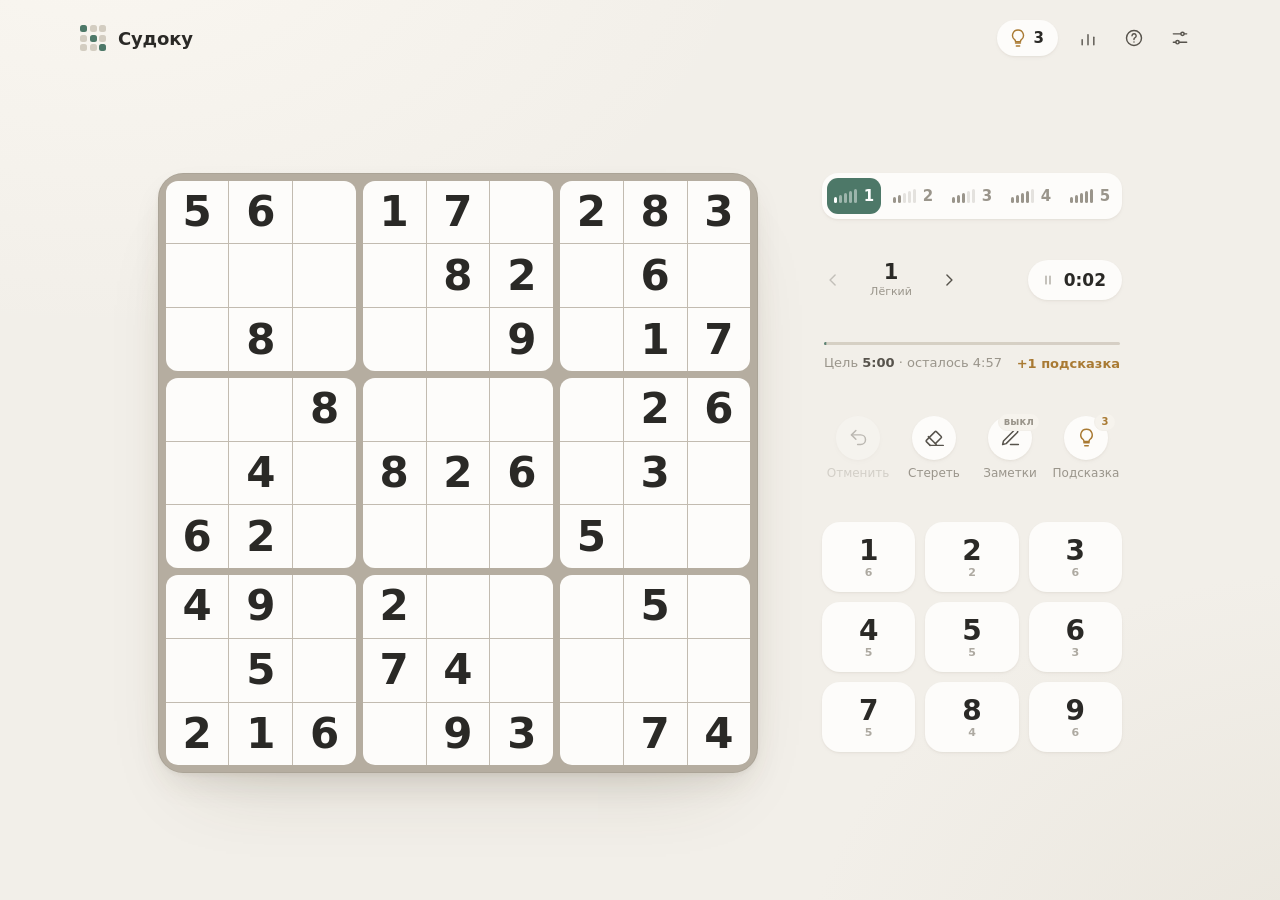
==== ios/Sudoku/index.html @ 5d3cb496 "Fix iPhone mini board sizing (no double safe-area subtraction) and auto-reload on SW update" ====
<!doctype html>
<html lang="ru" data-theme="light">
<head>
  <meta charset="utf-8">
  <meta name="viewport" content="width=device-width, initial-scale=1, viewport-fit=cover">
  <meta name="color-scheme" content="light dark">
  <meta name="theme-color" content="#F2EFE9">
  <meta name="apple-mobile-web-app-capable" content="yes">
  <meta name="apple-mobile-web-app-status-bar-style" content="default">
  <meta name="apple-mobile-web-app-title" content="Судоку">
  <title>Судоку</title>
      <link rel="icon" href="data:image/svg+xml,%3Csvg xmlns='http://www.w3.org/2000/svg' viewBox='0 0 32 32'%3E%3Crect width='32' height='32' rx='8' fill='%234D7868'/%3E%3Cg fill='%23fff'%3E%3Crect x='7' y='7' width='5' height='5' rx='1.5'/%3E%3Crect x='13.5' y='7' width='5' height='5' rx='1.5' opacity='.5'/%3E%3Crect x='20' y='7' width='5' height='5' rx='1.5' opacity='.5'/%3E%3Crect x='7' y='13.5' width='5' height='5' rx='1.5' opacity='.5'/%3E%3Crect x='13.5' y='13.5' width='5' height='5' rx='1.5'/%3E%3Crect x='20' y='13.5' width='5' height='5' rx='1.5' opacity='.5'/%3E%3Crect x='7' y='20' width='5' height='5' rx='1.5' opacity='.5'/%3E%3Crect x='13.5' y='20' width='5' height='5' rx='1.5' opacity='.5'/%3E%3Crect x='20' y='20' width='5' height='5' rx='1.5'/%3E%3C/g%3E%3C/svg%3E">
  <style>
/* =========================================================
   Судоку — спокойный интерфейс
   ========================================================= */

:root {
  --font: "SF Pro Rounded", ui-rounded, "Nunito", -apple-system, BlinkMacSystemFont, "Segoe UI Variable Display", "Segoe UI", system-ui, sans-serif;
  --ease: cubic-bezier(.22, .8, .24, 1);
  --ease-soft: cubic-bezier(.4, 0, .2, 1);
  --r-lg: 24px;
  --r-md: 16px;
  --r-sm: 12px;
}

[data-theme="light"] {
  --bg: #F2EFE9;
  --bg-glow-1: #FAF7F1;
  --bg-glow-2: #E9E5DC;
  --surface: #FDFCFA;
  --surface-2: #F6F3ED;
  --board-bg: #B5ADA0;
  --hair: #C2BBB0;
  --ink: #2A2926;
  --ink-2: #57534C;
  --muted: #9A958B;
  --faint: #D3CDC1;
  --accent: #4D7868;
  --accent-ink: #3E6656;
  --on-accent: #FFFFFF;
  --hint: #A97A33;
  --warn: #B95C4B;
  --hl-peer: #E8F0EC;
  --hl-selected: #CFE0D8;
  --hl-same: #BDD4CA;
  --hl-same-ring: rgba(62, 102, 86, .48);
  --hl-conflict: #F5DCD7;
  --edge: rgba(42, 41, 38, .07);
  --shadow-sm: 0 1px 2px rgba(70, 58, 36, .05), 0 2px 6px -2px rgba(70, 58, 36, .06);
  --shadow: 0 2px 4px rgba(70, 58, 36, .05), 0 14px 34px -10px rgba(70, 58, 36, .14), 0 40px 80px -40px rgba(70, 58, 36, .2);
  --backdrop: rgba(42, 41, 38, .22);
}

[data-theme="dark"] {
  --bg: #131514;
  --bg-glow-1: #1A1D1B;
  --bg-glow-2: #0F1110;
  --surface: #1C1F1D;
  --surface-2: #222624;
  --board-bg: #0B0D0C;
  --hair: #3B413C;
  --ink: #ECE8E0;
  --ink-2: #BEB9AF;
  --muted: #7F7B74;
  --faint: #3F433F;
  --accent: #8DB8A5;
  --accent-ink: #A6CCBB;
  --on-accent: #0F1E18;
  --hint: #D6AC69;
  --warn: #E28C7B;
  --hl-peer: #222825;
  --hl-selected: #2B3C34;
  --hl-same: #31463D;
  --hl-same-ring: rgba(141, 184, 165, .38);
  --hl-conflict: #3A2522;
  --edge: rgba(255, 255, 255, .06);
  --shadow-sm: 0 1px 2px rgba(0, 0, 0, .35);
  --shadow: 0 1px 2px rgba(0, 0, 0, .3), 0 24px 60px -24px rgba(0, 0, 0, .7);
  --backdrop: rgba(0, 0, 0, .5);
}

*, *::before, *::after { box-sizing: border-box; }

html, body { height: 100%; }

body {
  margin: 0;
  font-family: var(--font);
  color: var(--ink);
  background:
    radial-gradient(1100px 700px at 8% -10%, var(--bg-glow-1), transparent 60%),
    radial-gradient(900px 700px at 105% 110%, var(--bg-glow-2), transparent 60%),
    var(--bg);
  background-attachment: fixed;
  -webkit-font-smoothing: antialiased;
  -moz-osx-font-smoothing: grayscale;
  -webkit-tap-highlight-color: transparent;
  font-feature-settings: "tnum" 1;
  transition: background-color .4s var(--ease-soft), color .4s var(--ease-soft);
}

button {
  font: inherit;
  color: inherit;
  background: none;
  border: 0;
  padding: 0;
  cursor: pointer;
  touch-action: manipulation;
  -webkit-user-select: none;
  user-select: none;
}

button:focus-visible {
  outline: 2px solid var(--accent);
  outline-offset: 2px;
}

.ic {
  width: 20px;
  height: 20px;
  fill: none;
  stroke: currentColor;
  stroke-width: 1.7;
  stroke-linecap: round;
  stroke-linejoin: round;
  flex: none;
}

.eyebrow {
  font-size: 11px;
  letter-spacing: .14em;
  text-transform: uppercase;
  color: var(--muted);
  font-weight: 600;
}

/* ---------- Каркас ---------- */

.app {
  --board: max(260px, min(calc(100vw - 12px), 480px, calc(100svh - 285px)));
  min-height: 100svh;
  display: flex;
  flex-direction: column;
  align-items: center;
  padding: max(6px, env(safe-area-inset-top)) 6px max(8px, env(safe-area-inset-bottom));
}

.topbar {
  width: 100%;
  max-width: 1040px;
  display: flex;
  align-items: center;
  justify-content: space-between;
  padding: 0 2px 6px;
  flex: none;
}

.brand {
  display: flex;
  align-items: center;
  gap: 12px;
}

.logo {
  width: 26px;
  height: 26px;
  display: grid;
  grid-template-columns: repeat(3, 1fr);
  gap: 2.5px;
}
.logo i {
  border-radius: 2.5px;
  background: var(--faint);
}
.logo i:nth-child(1), .logo i:nth-child(5), .logo i:nth-child(9) { background: var(--accent); }

.brand-name {
  font-size: 18px;
  font-weight: 600;
  letter-spacing: -.01em;
}

.top-actions {
  display: flex;
  align-items: center;
  gap: 6px;
}

.icon-btn {
  width: 40px;
  height: 40px;
  border-radius: 50%;
  display: grid;
  place-items: center;
  color: var(--ink-2);
  transition: background-color .2s var(--ease-soft), color .2s var(--ease-soft), transform .2s var(--ease);
}
.icon-btn:hover { background: var(--surface-2); color: var(--ink); }
.icon-btn:active { transform: scale(.94); }
.icon-btn:disabled { opacity: .3; pointer-events: none; }
.icon-btn.small { width: 34px; height: 34px; }

.bank {
  height: 36px;
  padding: 0 14px 0 11px;
  border-radius: 999px;
  display: flex;
  align-items: center;
  gap: 6px;
  background: var(--surface);
  box-shadow: var(--shadow-sm);
  color: var(--hint);
  font-weight: 600;
  font-size: 15px;
  margin-right: 4px;
  transition: transform .3s var(--ease);
}
.bank span { color: var(--ink); min-width: 1ch; text-align: center; }
.bank.is-bump { animation: bump .6s var(--ease); }
.bank.is-gain { animation: gain 1.1s var(--ease); }

@keyframes bump {
  0%, 100% { transform: translateX(0); }
  20% { transform: translateX(-4px); }
  40% { transform: translateX(4px); }
  60% { transform: translateX(-2px); }
  80% { transform: translateX(2px); }
}
@keyframes gain {
  0% { transform: scale(1); box-shadow: var(--shadow-sm); }
  30% { transform: scale(1.12); box-shadow: 0 0 0 6px color-mix(in oklab, var(--hint) 20%, transparent); }
  100% { transform: scale(1); box-shadow: var(--shadow-sm); }
}

.layout {
  width: 100%;
  margin: auto 0;
  display: grid;
  justify-content: center;
  grid-template-columns: var(--board);
  grid-template-areas:
    "diff"
    "meta"
    "board"
    "goal"
    "tools"
    "pad";
  row-gap: 8px;
}

.diff { grid-area: diff; }
.meta { grid-area: meta; }
.board-area { grid-area: board; }
.goal { grid-area: goal; }
.tools { grid-area: tools; }
.pad { grid-area: pad; }

/* ---------- Сложность ---------- */

.diff-bars {
  display: grid;
  grid-template-columns: repeat(5, 1fr);
  gap: 5px;
  padding: 5px;
  border-radius: var(--r-md);
  background: var(--surface);
  box-shadow: var(--shadow-sm);
}

.diff-bar {
  position: relative;
  display: flex;
  align-items: center;
  justify-content: center;
  gap: 7px;
  height: 36px;
  border-radius: 11px;
  color: var(--muted);
  transition: background-color .25s var(--ease-soft), color .25s var(--ease-soft);
}
.diff-bar:hover { color: var(--ink-2); background: var(--surface-2); }
.diff-bar .meter {
  display: flex;
  align-items: flex-end;
  gap: 2px;
  height: 14px;
}
.diff-bar .meter b {
  width: 3px;
  border-radius: 2px;
  background: currentColor;
  opacity: .25;
  transition: opacity .25s, background-color .25s;
}
.diff-bar .meter b.on { opacity: 1; }
.diff-bar .num {
  font-size: 15px;
  font-weight: 600;
}
.diff-bar.is-active {
  background: var(--accent);
  color: var(--on-accent);
}
.diff-bar.is-active .meter b { opacity: .45; }
.diff-bar.is-active .meter b.on { opacity: 1; }

/* ---------- Уровень и таймер ---------- */

.meta {
  display: flex;
  align-items: center;
  justify-content: space-between;
  padding: 2px 0;
}

.level-nav {
  display: flex;
  align-items: center;
  gap: 4px;
  margin-left: -6px;
}
.level-label {
  display: flex;
  flex-direction: column;
  align-items: center;
  min-width: 74px;
  line-height: 1.1;
}
.level-num {
  display: flex;
  align-items: center;
  gap: 4px;
  font-size: 21px;
  font-weight: 600;
  letter-spacing: -.01em;
}
.diff-sub {
  font-size: 11px;
  font-weight: 500;
  color: var(--muted);
  margin-top: 2px;
}
.done-mark {
  width: 16px;
  height: 16px;
  color: var(--accent);
  stroke-width: 2.2;
  display: none;
}
.level-num.is-done .done-mark { display: block; }

.timer {
  display: flex;
  align-items: center;
  gap: 8px;
  height: 40px;
  padding: 0 16px 0 12px;
  border-radius: 999px;
  background: var(--surface);
  box-shadow: var(--shadow-sm);
  font-size: 17px;
  font-weight: 600;
  color: var(--ink);
  font-variant-numeric: tabular-nums;
  transition: transform .2s var(--ease), background-color .2s;
}
.timer:active { transform: scale(.96); }
.timer .ic { width: 16px; height: 16px; color: var(--muted); }
.timer .ic-play { display: none; fill: currentColor; }
.timer.is-paused .ic-pause { display: none; }
.timer.is-paused .ic-play { display: block; color: var(--accent); }
.timer.is-paused #timer { color: var(--muted); }

/* ---------- Поле ---------- */

.board-wrap {
  position: relative;
  width: var(--board);
  height: var(--board);
}

.board {
  --gap: calc(var(--board) * .011);
  width: 100%;
  height: 100%;
  display: grid;
  grid-template-columns: repeat(3, 1fr);
  grid-template-rows: repeat(3, 1fr);
  gap: var(--gap);
  padding: var(--gap);
  border-radius: calc(var(--board) * .042);
  background: var(--board-bg);
  border: 1px solid var(--edge);
  box-shadow: var(--shadow);
  transition: filter .35s var(--ease-soft), opacity .35s var(--ease-soft), transform .5s var(--ease);
}

.box {
  display: grid;
  grid-template-columns: repeat(3, 1fr);
  grid-template-rows: repeat(3, 1fr);
  gap: 1px;
  background: var(--hair);
  border-radius: calc(var(--board) * .02);
  overflow: hidden;
}

.cell {
  position: relative;
  display: grid;
  place-items: center;
  background: var(--surface);
  font-size: calc(var(--board) * .07);
  font-weight: 550;
  line-height: 1;
  color: var(--accent-ink);
  cursor: pointer;
  transition: background-color .16s var(--ease-soft), color .16s var(--ease-soft);
  outline: none;
}

.cell::before {
  content: "";
  position: absolute;
  inset: 0;
  background: var(--accent);
  opacity: 0;
  pointer-events: none;
}

.cell::after {
  content: "";
  position: absolute;
  inset: 2.5px;
  border-radius: calc(var(--board) * .015);
  box-shadow: inset 0 0 0 2.2px var(--accent);
  opacity: 0;
  transform: scale(.86);
  transition: opacity .16s var(--ease-soft), transform .22s var(--ease);
  pointer-events: none;
  z-index: 2;
}

.cell .v { position: relative; z-index: 1; }

.cell.is-given { color: var(--ink); font-weight: 600; }
.cell.is-hinted { color: var(--hint); font-weight: 600; }
.cell.is-hinted .v::after {
  content: "";
  position: absolute;
  right: -.32em;
  top: -.08em;
  width: .16em;
  height: .16em;
  border-radius: 50%;
  background: var(--hint);
  opacity: .8;
}

.cell.is-peer { background: var(--hl-peer); }
.cell.is-same {
  background: var(--hl-same);
  font-weight: 700;
}
.cell.is-same::after {
  box-shadow: inset 0 0 0 1.5px var(--hl-same-ring);
  opacity: 1;
  transform: scale(1);
}
.cell.is-same:not(.is-given):not(.is-hinted) { color: var(--accent-ink); }
.cell.is-selected {
  background: var(--hl-selected);
  font-weight: 700;
}
.cell.is-selected::after { opacity: 1; transform: scale(1); }

.cell.is-conflict { color: var(--warn); }
.cell.is-conflict:not(.is-given) {
  background: var(--hl-conflict);
}
.cell.is-conflict:not(.is-given):not(.is-selected)::after {
  box-shadow: inset 0 0 0 1.5px color-mix(in oklab, var(--warn) 45%, transparent);
  opacity: 1;
  transform: scale(1);
}
.cell.is-mistake { color: var(--warn); }
.cell.is-mistake .v { text-decoration: underline; text-decoration-thickness: 1.5px; text-underline-offset: .18em; text-decoration-color: color-mix(in oklab, var(--warn) 50%, transparent); }

.cell.is-new .v { animation: appear .28s var(--ease); }
@keyframes appear {
  0% { transform: scale(.6); opacity: 0; }
  100% { transform: scale(1); opacity: 1; }
}

.cell.is-nudge .v { animation: nudge .35s var(--ease); }
@keyframes nudge {
  0%, 100% { transform: translateX(0); }
  30% { transform: translateX(-3px); }
  65% { transform: translateX(3px); }
}

.cell.is-pulse::before { animation: flash .8s var(--ease-soft) both; animation-delay: var(--d, 0ms); }
.cell.is-pulse .v { animation: pop .6s var(--ease) both; animation-delay: var(--d, 0ms); }
@keyframes flash {
  0% { opacity: 0; }
  35% { opacity: .2; }
  100% { opacity: 0; }
}
@keyframes pop {
  0% { transform: scale(1); }
  40% { transform: scale(1.2); }
  100% { transform: scale(1); }
}

.cell.is-solved { cursor: default; }

.notes {
  position: absolute;
  inset: 7%;
  display: grid;
  grid-template-columns: repeat(3, 1fr);
  grid-template-rows: repeat(3, 1fr);
  font-size: calc(var(--board) * .021);
  font-weight: 600;
  color: var(--muted);
  pointer-events: none;
}
.notes span {
  display: grid;
  place-items: center;
  border-radius: 4px;
  transition: color .15s, background-color .15s;
}
.notes span.hl {
  color: var(--on-accent);
  background: var(--accent);
}

/* Загрузка и пауза */
.loader {
  position: absolute;
  inset: 0;
  display: flex;
  align-items: center;
  justify-content: center;
  gap: 8px;
  opacity: 0;
  pointer-events: none;
  transition: opacity .25s;
}
.loader span {
  width: 8px;
  height: 8px;
  border-radius: 50%;
  background: var(--accent);
  animation: breathe 1.2s var(--ease-soft) infinite;
}
.loader span:nth-child(2) { animation-delay: .15s; }
.loader span:nth-child(3) { animation-delay: .3s; }
@keyframes breathe {
  0%, 100% { transform: scale(.6); opacity: .35; }
  50% { transform: scale(1); opacity: 1; }
}

.board-wrap.is-loading .board { opacity: .45; filter: blur(3px); transform: scale(.985); }
.board-wrap.is-loading .loader { opacity: 1; }
.board-wrap.is-appear .board { animation: boardIn .5s var(--ease); }
@keyframes boardIn {
  0% { opacity: .4; transform: scale(.985); filter: blur(3px); }
  100% { opacity: 1; transform: scale(1); filter: blur(0); }
}

.veil {
  position: absolute;
  inset: 0;
  display: grid;
  place-items: center;
  opacity: 0;
  pointer-events: none;
  transition: opacity .3s var(--ease-soft);
}
.board-wrap.is-paused .board { filter: blur(14px); opacity: .55; }
.board-wrap.is-paused .veil { opacity: 1; pointer-events: auto; }
.veil-btn {
  display: flex;
  align-items: center;
  gap: 10px;
  height: 52px;
  padding: 0 26px 0 20px;
  border-radius: 999px;
  background: var(--surface);
  box-shadow: var(--shadow);
  font-size: 16px;
  font-weight: 600;
  color: var(--ink);
  transition: transform .2s var(--ease);
}
.veil-btn .ic { fill: var(--accent); stroke: var(--accent); }
.veil-btn:hover { transform: scale(1.03); }

/* ---------- Цель ---------- */

.goal { padding: 2px 2px 0; }
.goal-track {
  height: 3px;
  border-radius: 3px;
  background: var(--faint);
  opacity: .9;
  overflow: hidden;
}
.goal-fill {
  height: 100%;
  width: 100%;
  border-radius: 3px;
  background: var(--accent);
  transform-origin: left center;
  transform: scaleX(0);
  transition: transform .3s linear, background-color .3s;
}
.goal-row {
  display: flex;
  align-items: center;
  justify-content: space-between;
  gap: 12px;
  margin-top: 8px;
  min-height: 20px;
}
.goal-text {
  font-size: 13px;
  color: var(--muted);
  line-height: 1.35;
}
.goal-text b { color: var(--ink-2); font-weight: 600; }
.goal-reward {
  flex: none;
  font-size: 13px;
  font-weight: 600;
  color: var(--hint);
  white-space: nowrap;
}
.goal.is-off .goal-fill { background: var(--muted); opacity: .38; }
.goal.is-off .goal-reward { color: var(--muted); opacity: .55; }

/* ---------- Инструменты ---------- */

.tools {
  display: grid;
  grid-template-columns: repeat(4, 1fr);
  gap: 8px;
}

.tool {
  display: flex;
  flex-direction: column;
  align-items: center;
  gap: 6px;
  padding: 4px 0;
  color: var(--ink-2);
  border-radius: var(--r-sm);
}
.tool-ic {
  position: relative;
  width: 44px;
  height: 44px;
  display: grid;
  place-items: center;
  border-radius: 50%;
  background: var(--surface);
  box-shadow: var(--shadow-sm);
  transition: background-color .2s var(--ease-soft), color .2s, transform .2s var(--ease), box-shadow .2s;
}
.tool-ic .ic { width: 21px; height: 21px; }
.tool:hover .tool-ic { color: var(--ink); }
.tool:active .tool-ic { transform: scale(.93); }
.tool-label {
  font-size: 12px;
  font-weight: 500;
  color: var(--muted);
}
.tool:disabled { opacity: .35; pointer-events: none; }

.tool-badge {
  position: absolute;
  top: -3px;
  right: -8px;
  min-width: 22px;
  height: 18px;
  padding: 0 5px;
  border-radius: 9px;
  display: grid;
  place-items: center;
  background: var(--surface-2);
  border: 1.5px solid var(--bg);
  font-style: normal;
  font-size: 10px;
  font-weight: 700;
  color: var(--muted);
  letter-spacing: .02em;
}

.tool.is-on .tool-ic { background: var(--accent); color: var(--on-accent); }
.tool.is-on .tool-badge { background: var(--accent-ink); color: var(--on-accent); }
.tool.is-on .tool-label { color: var(--accent-ink); }

#hintBtn .tool-ic { color: var(--hint); }
#hintBtn .tool-badge { color: var(--hint); }
#hintBtn.is-empty .tool-ic { color: var(--muted); }
#hintBtn.is-armed .tool-ic {
  background: var(--hint);
  color: var(--surface);
  box-shadow: 0 0 0 5px color-mix(in oklab, var(--hint) 18%, transparent);
}
#hintBtn.is-armed .tool-label { color: var(--hint); }

/* ---------- Цифры ---------- */

.pad {
  display: grid;
  grid-template-columns: repeat(9, 1fr);
  gap: 5px;
}

.key {
  position: relative;
  height: 56px;
  border-radius: var(--r-sm);
  background: var(--surface);
  box-shadow: var(--shadow-sm);
  display: flex;
  flex-direction: column;
  align-items: center;
  justify-content: center;
  gap: 2px;
  color: var(--ink);
  transition: background-color .2s var(--ease-soft), color .2s, transform .15s var(--ease), opacity .3s;
}
.key:hover { background: var(--surface-2); }
.key:active { transform: scale(.94); }
.key .d {
  font-size: clamp(24px, calc(var(--board) * .07), 29px);
  font-weight: 550;
  line-height: 1;
  transition: font-size .2s var(--ease), transform .2s var(--ease);
}
.key .rem {
  font-size: 11px;
  font-weight: 600;
  color: var(--muted);
  opacity: .8;
  min-height: 1em;
  line-height: 1;
}
.key.is-active { background: color-mix(in oklab, var(--surface) 82%, var(--accent)); color: var(--accent-ink); }
.key.is-done { opacity: .32; box-shadow: none; background: transparent; }
.pad.is-notes .key .d {
  font-size: clamp(14px, calc(var(--board) * .038), 18px);
  color: var(--accent-ink);
  transform: translate(-30%, -30%);
}

/* ---------- Статистика в шторке ---------- */

.stats-grid {
  display: grid;
  grid-template-columns: repeat(3, 1fr);
  gap: 8px;
}
.stat-card {
  padding: 12px 10px;
  border-radius: 14px;
  background: var(--surface-2);
  text-align: center;
}
.stat-card strong {
  display: block;
  font-size: 22px;
  font-weight: 600;
  color: var(--ink);
  font-variant-numeric: tabular-nums;
  line-height: 1.15;
}
.stat-card span {
  display: block;
  margin-top: 4px;
  font-size: 11.5px;
  color: var(--muted);
}

.stats-table {
  display: grid;
  gap: 2px;
  border-radius: 14px;
  overflow: hidden;
  background: var(--hair);
}
.stats-row {
  display: grid;
  grid-template-columns: 24px 1fr auto auto auto;
  gap: 12px;
  align-items: center;
  padding: 10px 14px;
  background: var(--surface-2);
  font-size: 13.5px;
}
.stats-row.is-head {
  font-size: 11px;
  text-transform: uppercase;
  letter-spacing: .08em;
  color: var(--muted);
  background: var(--surface-2);
  padding: 8px 14px;
}
.stats-row .n { font-weight: 700; color: var(--accent-ink); }
.stats-row .v { font-variant-numeric: tabular-nums; color: var(--ink-2); min-width: 42px; text-align: right; }

.btn.danger { color: var(--warn); }

/* ---------- Шторки ---------- */

.sheet {
  position: fixed;
  inset: 0;
  z-index: 50;
  display: grid;
  align-items: end;
  justify-items: center;
  pointer-events: none;
  visibility: hidden;
  transition: visibility 0s linear .35s;
}
.sheet.is-open { pointer-events: auto; visibility: visible; transition: visibility 0s; }

.sheet-backdrop {
  position: absolute;
  inset: 0;
  background: var(--backdrop);
  -webkit-backdrop-filter: blur(6px);
  backdrop-filter: blur(6px);
  opacity: 0;
  transition: opacity .35s var(--ease-soft);
}
.sheet.is-open .sheet-backdrop { opacity: 1; }

.sheet-card {
  position: relative;
  width: min(100%, 460px);
  max-height: 88svh;
  overflow: auto;
  margin: 0;
  padding: 26px 24px max(24px, env(safe-area-inset-bottom));
  border-radius: 28px 28px 0 0;
  background: var(--surface);
  box-shadow: var(--shadow);
  transform: translateY(24px);
  opacity: 0;
  transition: transform .4s var(--ease), opacity .3s var(--ease-soft);
}
.sheet.is-open .sheet-card { transform: none; opacity: 1; }

.sheet-head {
  display: flex;
  align-items: center;
  justify-content: space-between;
  margin-bottom: 18px;
}
.sheet-head h2 {
  margin: 0;
  font-size: 20px;
  font-weight: 600;
  letter-spacing: -.01em;
}

.sheet-actions {
  display: flex;
  gap: 10px;
  margin-top: 22px;
}
.sheet-actions .btn { flex: 1; }

.btn {
  height: 48px;
  padding: 0 20px;
  border-radius: 14px;
  font-size: 15px;
  font-weight: 600;
  transition: transform .15s var(--ease), background-color .2s, opacity .2s;
}
.btn:active { transform: scale(.97); }
.btn.primary { background: var(--accent); color: var(--on-accent); }
.btn.primary:hover { opacity: .92; }
.btn.ghost { background: var(--surface-2); color: var(--ink-2); }
.btn.ghost:hover { color: var(--ink); }

.field { margin-bottom: 18px; }
.field-label {
  display: block;
  font-size: 13px;
  color: var(--muted);
  margin-bottom: 8px;
}

.segmented {
  display: grid;
  grid-template-columns: repeat(3, 1fr);
  padding: 4px;
  border-radius: 13px;
  background: var(--surface-2);
}
.segmented button {
  height: 36px;
  border-radius: 10px;
  font-size: 14px;
  font-weight: 500;
  color: var(--muted);
  transition: background-color .2s, color .2s, box-shadow .2s;
}
.segmented button.is-active {
  background: var(--surface);
  color: var(--ink);
  box-shadow: var(--shadow-sm);
}

.switch-row {
  display: flex;
  align-items: center;
  justify-content: space-between;
  gap: 16px;
  padding: 13px 0;
  border-top: 1px solid var(--hair);
  cursor: pointer;
}
.switch-row span { display: flex; flex-direction: column; gap: 3px; }
.switch-row b { font-size: 15px; font-weight: 500; }
.switch-row small { font-size: 12.5px; color: var(--muted); }
.switch-row input { position: absolute; opacity: 0; pointer-events: none; }
.switch {
  flex: none;
  position: relative;
  width: 44px;
  height: 26px;
  border-radius: 13px;
  background: var(--faint);
  transition: background-color .25s var(--ease-soft);
}
.switch::after {
  content: "";
  position: absolute;
  top: 3px;
  left: 3px;
  width: 20px;
  height: 20px;
  border-radius: 50%;
  background: #fff;
  box-shadow: 0 1px 3px rgba(0, 0, 0, .18);
  transition: transform .3s var(--ease);
}
.switch-row input:checked + .switch { background: var(--accent); }
.switch-row input:checked + .switch::after { transform: translateX(18px); }
.switch-row input:focus-visible + .switch { outline: 2px solid var(--accent); outline-offset: 2px; }

.prose {
  margin: 0 0 14px;
  font-size: 14.5px;
  line-height: 1.55;
  color: var(--ink-2);
}
.prose.muted { color: var(--muted); font-size: 13px; margin-top: 18px; margin-bottom: 0; }
.sub {
  margin: 22px 0 8px;
  font-size: 15px;
  font-weight: 600;
}

.targets {
  display: grid;
  gap: 2px;
  border-radius: 14px;
  overflow: hidden;
  background: var(--hair);
}
.targets div {
  display: grid;
  grid-template-columns: 28px 1fr auto auto;
  gap: 14px;
  align-items: center;
  padding: 10px 14px;
  background: var(--surface-2);
  font-size: 14px;
}
.targets .n { font-weight: 700; color: var(--accent-ink); }
.targets .t { color: var(--ink-2); font-variant-numeric: tabular-nums; }
.targets .r { color: var(--hint); font-weight: 600; min-width: 40px; text-align: right; }

.keys {
  display: flex;
  flex-wrap: wrap;
  gap: 8px 16px;
  font-size: 13px;
  color: var(--muted);
}
kbd {
  display: inline-grid;
  place-items: center;
  min-width: 22px;
  height: 22px;
  padding: 0 5px;
  margin: 0 1px;
  border-radius: 6px;
  background: var(--surface-2);
  box-shadow: inset 0 -1px 0 var(--faint);
  font-family: inherit;
  font-size: 12px;
  font-weight: 600;
  color: var(--ink-2);
}

/* Победа */
.win-card { text-align: center; padding-top: 34px; }
.win-title {
  margin: 8px 0 4px;
  font-size: 30px;
  font-weight: 600;
  letter-spacing: -.02em;
}
.win-time {
  font-size: 56px;
  font-weight: 300;
  letter-spacing: -.03em;
  color: var(--accent-ink);
  font-variant-numeric: tabular-nums;
  line-height: 1.1;
}
.win-reward {
  margin: 20px auto 0;
  padding: 14px 16px;
  border-radius: 16px;
  background: var(--surface-2);
  font-size: 14px;
  line-height: 1.45;
  color: var(--ink-2);
  max-width: 340px;
}
.win-reward.is-earned {
  background: color-mix(in oklab, var(--surface) 86%, var(--hint));
  color: var(--ink);
}
.win-reward strong {
  display: flex;
  align-items: center;
  justify-content: center;
  gap: 8px;
  font-size: 20px;
  font-weight: 600;
  color: var(--hint);
  margin-bottom: 4px;
}
.win-reward strong .ic { width: 22px; height: 22px; }
.win-best {
  margin-top: 14px;
  font-size: 13px;
  color: var(--muted);
}
.win-best .tag {
  display: inline-block;
  margin-left: 6px;
  padding: 2px 8px;
  border-radius: 999px;
  background: var(--accent);
  color: var(--on-accent);
  font-size: 11px;
  font-weight: 600;
}

/* Тост */
.toast {
  position: fixed;
  left: 50%;
  bottom: max(24px, env(safe-area-inset-bottom));
  z-index: 60;
  max-width: min(92vw, 420px);
  padding: 12px 18px;
  border-radius: 14px;
  background: var(--ink);
  color: var(--bg);
  font-size: 14px;
  line-height: 1.4;
  text-align: center;
  box-shadow: var(--shadow);
  opacity: 0;
  transform: translate(-50%, 12px);
  pointer-events: none;
  transition: opacity .3s var(--ease-soft), transform .35s var(--ease);
}
.toast.is-show { opacity: 1; transform: translate(-50%, 0); }

/* ---------- Широкие экраны ---------- */

@media (min-width: 640px) {
  .app {
    --board: max(320px, min(86vw, 500px, calc(100svh - 360px)));
  }
  .sheet { align-items: center; }
  .sheet-card { border-radius: 28px; padding: 30px 30px 28px; }
}

@media (min-width: 900px) {
  .app {
    --board: max(360px, min(600px, calc(100svh - 130px), calc(100vw - 440px)));
    padding: 18px 28px 24px;
  }
  .topbar {
    max-width: 1120px;
    padding: 0 0 12px;
  }
  .layout {
    margin: auto 0;
    grid-template-columns: var(--board) 300px;
    grid-template-rows: auto auto auto auto auto;
    grid-template-areas:
      "board diff"
      "board meta"
      "board goal"
      "board tools"
      "board pad";
    column-gap: clamp(36px, 5vw, 68px);
    row-gap: 18px;
    align-items: start;
  }
  .board-area { align-self: center; }
  .tools { gap: 4px; }
  .pad {
    grid-template-columns: repeat(3, 1fr);
    gap: 10px;
  }
  .key { aspect-ratio: auto; height: 70px; max-height: none; border-radius: 18px; }
  .key .d { font-size: 28px; }
  .pad.is-notes .key .d { font-size: 18px; }
}

@media (max-height: 700px) and (max-width: 899px) {
  .app {
    --board: max(210px, min(92vw, calc(100svh - 285px)));
    padding-top: max(8px, env(safe-area-inset-top));
    padding-bottom: max(8px, env(safe-area-inset-bottom));
  }
  .topbar { padding-bottom: 4px; }
  .layout { row-gap: 7px; }
  .diff-bar { height: 32px; }
  .tool-ic { width: 42px; height: 42px; }
  .tool-label { display: none; }
  .key { height: 44px; }
}

@media (max-width: 370px) {
  .pad { gap: 3px; }
  .diff-bar { gap: 4px; }
  .diff-bar .meter b { width: 2.5px; }
}

@media (prefers-reduced-motion: reduce) {
  *, *::before, *::after {
    animation-duration: .01ms !important;
    animation-delay: 0ms !important;
    transition-duration: .01ms !important;
  }
}

</style>
  <script>
    // Тема до первой отрисовки — без вспышки
    (function () {
      try {
        var s = JSON.parse(localStorage.getItem('calm-sudoku:v1') || '{}');
        var t = s.theme || 'auto';
        if (t === 'auto') t = matchMedia('(prefers-color-scheme: dark)').matches ? 'dark' : 'light';
        document.documentElement.setAttribute('data-theme', t);
      } catch (e) {}
    })();
  </script>
</head>
<body>
  <svg width="0" height="0" style="position:absolute" aria-hidden="true">
    <defs>
      <symbol id="i-undo" viewBox="0 0 24 24"><path d="M9 14 4 9l5-5"/><path d="M4 9h10.5a5.5 5.5 0 0 1 0 11H11"/></symbol>
      <symbol id="i-erase" viewBox="0 0 24 24"><path d="m7 21-4.3-4.3a1 1 0 0 1 0-1.4l10-10a1 1 0 0 1 1.4 0l5.6 5.6a1 1 0 0 1 0 1.4L13 19"/><path d="M22 21H7"/><path d="m5 11 9 9"/></symbol>
      <symbol id="i-pencil" viewBox="0 0 24 24"><path d="M12 20h9"/><path d="M16.5 3.5a2.12 2.12 0 0 1 3 3L7 19l-4 1 1-4Z"/></symbol>
      <symbol id="i-bulb" viewBox="0 0 24 24"><path d="M9 18h6"/><path d="M10 21.5h4"/><path d="M12 2.5a6.5 6.5 0 0 0-3.8 11.8c.5.4.8 1 .8 1.7v.5h6V16c0-.7.3-1.3.8-1.7A6.5 6.5 0 0 0 12 2.5Z"/></symbol>
      <symbol id="i-sliders" viewBox="0 0 24 24"><path d="M4 7h9"/><path d="M17 7h3"/><circle cx="15" cy="7" r="2"/><path d="M4 17h3"/><path d="M11 17h9"/><circle cx="9" cy="17" r="2"/></symbol>
      <symbol id="i-help" viewBox="0 0 24 24"><circle cx="12" cy="12" r="9"/><path d="M9.6 9.4a2.5 2.5 0 1 1 3.4 2.4c-.6.3-1 .8-1 1.5v.4"/><path d="M12 16.8h.01"/></symbol>
      <symbol id="i-left" viewBox="0 0 24 24"><path d="m14.5 18-6-6 6-6"/></symbol>
      <symbol id="i-right" viewBox="0 0 24 24"><path d="m9.5 18 6-6-6-6"/></symbol>
      <symbol id="i-pause" viewBox="0 0 24 24"><path d="M9 6v12"/><path d="M15 6v12"/></symbol>
      <symbol id="i-play" viewBox="0 0 24 24"><path d="M8 5.5v13l10.5-6.5Z"/></symbol>
      <symbol id="i-check" viewBox="0 0 24 24"><path d="m5 12.5 4.5 4.5L19 7.5"/></symbol>
      <symbol id="i-close" viewBox="0 0 24 24"><path d="M6 6l12 12"/><path d="M18 6 6 18"/></symbol>
      <symbol id="i-stats" viewBox="0 0 24 24"><path d="M5 20v-6"/><path d="M12 20V8"/><path d="M19 20v-9"/></symbol>
    </defs>
  </svg>

  <div class="app">
    <header class="topbar">
      <div class="brand">
        <span class="logo" aria-hidden="true"><i></i><i></i><i></i><i></i><i></i><i></i><i></i><i></i><i></i></span>
        <span class="brand-name">Судоку</span>
      </div>
      <div class="top-actions">
        <button class="bank" id="bankBtn" type="button" title="Запас подсказок">
          <svg class="ic"><use href="#i-bulb"/></svg>
          <span id="bankCount">0</span>
        </button>
        <button class="icon-btn" id="statsBtn" type="button" title="Статистика" aria-label="Статистика">
          <svg class="ic"><use href="#i-stats"/></svg>
        </button>
        <button class="icon-btn" id="helpBtn" type="button" title="Как играть" aria-label="Как играть">
          <svg class="ic"><use href="#i-help"/></svg>
        </button>
        <button class="icon-btn" id="settingsBtn" type="button" title="Настройки" aria-label="Настройки">
          <svg class="ic"><use href="#i-sliders"/></svg>
        </button>
      </div>
    </header>

    <main class="layout">
      <section class="diff" aria-label="Сложность">
        <div class="diff-bars" id="diffBars" role="radiogroup"></div>
      </section>

      <section class="meta">
        <div class="level-nav">
          <button class="icon-btn small" id="prevLvl" type="button" aria-label="Предыдущий уровень">
            <svg class="ic"><use href="#i-left"/></svg>
          </button>
          <div class="level-label">
            <span class="level-num"><strong id="levelNum">1</strong><svg class="ic done-mark" id="levelDone"><use href="#i-check"/></svg></span>
            <span class="diff-sub" id="diffName">Лёгкий</span>
          </div>
          <button class="icon-btn small" id="nextLvl" type="button" aria-label="Следующий уровень">
            <svg class="ic"><use href="#i-right"/></svg>
          </button>
        </div>
        <button class="timer" id="timerBtn" type="button" title="Пауза (P)">
          <svg class="ic ic-pause"><use href="#i-pause"/></svg>
          <svg class="ic ic-play"><use href="#i-play"/></svg>
          <span id="timer">0:00</span>
        </button>
      </section>

      <section class="board-area">
        <div class="board-wrap" id="boardWrap">
          <div class="board" id="board" role="grid" aria-label="Поле судоку"></div>
          <div class="veil" id="veil">
            <button class="veil-btn" id="resumeBtn" type="button">
              <svg class="ic"><use href="#i-play"/></svg>
              <span>Продолжить</span>
            </button>
          </div>
          <div class="loader" aria-hidden="true"><span></span><span></span><span></span></div>
        </div>
      </section>

      <section class="goal" id="goal">
        <div class="goal-track"><div class="goal-fill" id="goalFill"></div></div>
        <div class="goal-row">
          <span class="goal-text" id="goalText"></span>
          <span class="goal-reward" id="goalReward"></span>
        </div>
      </section>

      <section class="tools">
        <button class="tool" id="undoBtn" type="button" title="Отменить (Z)">
          <span class="tool-ic"><svg class="ic"><use href="#i-undo"/></svg></span>
          <span class="tool-label">Отменить</span>
        </button>
        <button class="tool" id="eraseBtn" type="button" title="Стереть (Backspace)">
          <span class="tool-ic"><svg class="ic"><use href="#i-erase"/></svg></span>
          <span class="tool-label">Стереть</span>
        </button>
        <button class="tool" id="notesBtn" type="button" title="Заметки (N)" aria-pressed="false">
          <span class="tool-ic"><svg class="ic"><use href="#i-pencil"/></svg><em class="tool-badge" id="notesBadge">выкл</em></span>
          <span class="tool-label">Заметки</span>
        </button>
        <button class="tool" id="hintBtn" type="button" title="Подсказка (H)">
          <span class="tool-ic"><svg class="ic"><use href="#i-bulb"/></svg><em class="tool-badge" id="hintBadge">0</em></span>
          <span class="tool-label">Подсказка</span>
        </button>
      </section>

      <section class="pad" id="pad" aria-label="Цифры"></section>
    </main>
  </div>

  <!-- Победа -->
  <div class="sheet" id="winSheet" aria-hidden="true">
    <div class="sheet-backdrop" data-close></div>
    <div class="sheet-card win-card" role="dialog" aria-modal="true" aria-labelledby="winTitle">
      <span class="eyebrow" id="winEyebrow"></span>
      <h2 class="win-title" id="winTitle">Решено</h2>
      <div class="win-time" id="winTime">0:00</div>
      <div class="win-reward" id="winReward"></div>
      <div class="win-best" id="winBest"></div>
      <div class="sheet-actions">
        <button class="btn ghost" type="button" data-close>Остаться</button>
        <button class="btn primary" type="button" id="winNext">Следующий уровень</button>
      </div>
    </div>
  </div>

  <!-- Настройки -->
  <div class="sheet" id="settingsSheet" aria-hidden="true">
    <div class="sheet-backdrop" data-close></div>
    <div class="sheet-card" role="dialog" aria-modal="true" aria-labelledby="settingsTitle">
      <div class="sheet-head">
        <h2 id="settingsTitle">Настройки</h2>
        <button class="icon-btn small" type="button" data-close aria-label="Закрыть"><svg class="ic"><use href="#i-close"/></svg></button>
      </div>

      <div class="field">
        <span class="field-label">Тема</span>
        <div class="segmented" id="themeSeg">
          <button type="button" data-theme-val="auto">Авто</button>
          <button type="button" data-theme-val="light">Светлая</button>
          <button type="button" data-theme-val="dark">Тёмная</button>
        </div>
      </div>

      <label class="switch-row">
        <span><b>Звуки</b><small>Мягкие тактильные отклики</small></span>
        <input type="checkbox" id="optSound"><i class="switch"></i>
      </label>
      <label class="switch-row">
        <span><b>Подсвечивать ошибки</b><small>Неверные цифры отмечаются сразу</small></span>
        <input type="checkbox" id="optMistakes"><i class="switch"></i>
      </label>
      <label class="switch-row">
        <span><b>Одинаковые цифры</b><small>Выделять такие же цифры и заметки</small></span>
        <input type="checkbox" id="optSame"><i class="switch"></i>
      </label>
      <label class="switch-row">
        <span><b>Автозаполнение</b><small>Завершать очевидные последние клетки</small></span>
        <input type="checkbox" id="optAutoFill"><i class="switch"></i>
      </label>
      <label class="switch-row">
        <span><b>Строка, столбец и блок</b><small>Мягкая подсветка вокруг выбранной клетки</small></span>
        <input type="checkbox" id="optPeers"><i class="switch"></i>
      </label>

      <div class="sheet-actions">
        <button class="btn ghost" type="button" id="clearBoardBtn">Очистить поле</button>
      </div>
    </div>
  </div>

  <!-- Помощь -->
  <div class="sheet" id="helpSheet" aria-hidden="true">
    <div class="sheet-backdrop" data-close></div>
    <div class="sheet-card" role="dialog" aria-modal="true" aria-labelledby="helpTitle">
      <div class="sheet-head">
        <h2 id="helpTitle">Как играть</h2>
        <button class="icon-btn small" type="button" data-close aria-label="Закрыть"><svg class="ic"><use href="#i-close"/></svg></button>
      </div>
      <p class="prose">Заполните поле так, чтобы в каждой строке, каждом столбце и каждом блоке 3×3 цифры от 1 до 9 встречались ровно по одному разу.</p>

      <h3 class="sub">Подсказки нужно заработать</h3>
      <p class="prose">Решите новый уровень <b>без подсказок</b> быстрее целевого времени — и в запас добавятся подсказки для следующих игр.</p>
      <div class="targets" id="targetsTable"></div>

      <h3 class="sub">Клавиатура</h3>
      <div class="keys">
        <span><kbd>1</kbd>–<kbd>9</kbd> цифра</span>
        <span><kbd>Shift</kbd>+<kbd>1</kbd> заметка</span>
        <span><kbd>←</kbd><kbd>↑</kbd><kbd>→</kbd><kbd>↓</kbd> выбор</span>
        <span><kbd>⌫</kbd> стереть</span>
        <span><kbd>N</kbd> заметки</span>
        <span><kbd>Z</kbd> отменить</span>
        <span><kbd>H</kbd> подсказка</span>
        <span><kbd>P</kbd> пауза</span>
        <span><kbd>M</kbd> звук</span>
      </div>
      <p class="prose muted">Игра работает полностью офлайн. Прогресс хранится только в этом браузере.</p>
    </div>
  </div>

  <!-- Статистика -->
  <div class="sheet" id="statsSheet" aria-hidden="true">
    <div class="sheet-backdrop" data-close></div>
    <div class="sheet-card" role="dialog" aria-modal="true" aria-labelledby="statsTitle">
      <div class="sheet-head">
        <h2 id="statsTitle">Статистика</h2>
        <button class="icon-btn small" type="button" data-close aria-label="Закрыть"><svg class="ic"><use href="#i-close"/></svg></button>
      </div>
      <div class="stats-grid" id="statsSummary"></div>
      <h3 class="sub">По уровням сложности</h3>
      <div class="stats-table" id="statsTable"></div>
      <div class="sheet-actions">
        <button class="btn ghost danger" type="button" id="resetStatsBtn">Сбросить статистику</button>
      </div>
    </div>
  </div>

  <div class="toast" id="toast" role="status" aria-live="polite"></div>

  <script>
/*
 * Движок судоку: детерминированная генерация бесконечного числа уровней,
 * проверка единственности решения и оценка сложности.
 * Один и тот же (сложность, номер уровня) всегда даёт одну и ту же головоломку.
 */
(function (root) {
  'use strict';

  // ---------- Таблицы ----------
  const POP = new Uint8Array(512);
  for (let i = 1; i < 512; i++) POP[i] = POP[i >> 1] + (i & 1);

  const ROW = new Uint8Array(81);
  const COL = new Uint8Array(81);
  const BOX = new Uint8Array(81);
  for (let i = 0; i < 81; i++) {
    ROW[i] = (i / 9) | 0;
    COL[i] = i % 9;
    BOX[i] = ((ROW[i] / 3) | 0) * 3 + ((COL[i] / 3) | 0);
  }

  const UNITS = [];
  for (let u = 0; u < 9; u++) {
    const r = [], c = [], b = [];
    for (let k = 0; k < 9; k++) {
      r.push(u * 9 + k);
      c.push(k * 9 + u);
      b.push((((u / 3) | 0) * 3 + ((k / 3) | 0)) * 9 + (u % 3) * 3 + (k % 3));
    }
    UNITS.push(r, c, b);
  }

  const PEERS = [];
  for (let i = 0; i < 81; i++) {
    const p = [];
    for (let j = 0; j < 81; j++) {
      if (j !== i && (ROW[j] === ROW[i] || COL[j] === COL[i] || BOX[j] === BOX[i])) p.push(j);
    }
    PEERS.push(p);
  }

  // ---------- Случайность с зерном ----------
  function mulberry32(a) {
    return function () {
      a |= 0; a = (a + 0x6D2B79F5) | 0;
      let t = Math.imul(a ^ (a >>> 15), 1 | a);
      t = (t + Math.imul(t ^ (t >>> 7), 61 | t)) ^ t;
      return ((t ^ (t >>> 14)) >>> 0) / 4294967296;
    };
  }

  function seedFor(difficulty, level, attempt) {
    const s = 'calm-sudoku/' + difficulty + '/' + level + '/' + (attempt || 0);
    let h = 2166136261 >>> 0;
    for (let i = 0; i < s.length; i++) {
      h ^= s.charCodeAt(i);
      h = Math.imul(h, 16777619);
    }
    return h >>> 0;
  }

  function shuffle(arr, rng) {
    for (let i = arr.length - 1; i > 0; i--) {
      const j = Math.floor(rng() * (i + 1));
      const t = arr[i]; arr[i] = arr[j]; arr[j] = t;
    }
    return arr;
  }

  function buildMasks(g) {
    const rows = new Uint16Array(9), cols = new Uint16Array(9), boxes = new Uint16Array(9);
    for (let i = 0; i < 81; i++) {
      if (!g[i]) continue;
      const b = 1 << (g[i] - 1);
      if ((rows[ROW[i]] | cols[COL[i]] | boxes[BOX[i]]) & b) return null;
      rows[ROW[i]] |= b; cols[COL[i]] |= b; boxes[BOX[i]] |= b;
    }
    return { rows, cols, boxes };
  }

  // ---------- Подсчёт решений (до limit) ----------
  function countSolutions(grid, limit) {
    limit = limit || 2;
    const g = Array.from(grid);
    const m = buildMasks(g);
    if (!m) return 0;
    const { rows, cols, boxes } = m;
    let count = 0;

    (function rec() {
      let best = -1, bm = 0, bc = 10;
      for (let i = 0; i < 81; i++) {
        if (g[i]) continue;
        const mask = ~(rows[ROW[i]] | cols[COL[i]] | boxes[BOX[i]]) & 511;
        const c = POP[mask];
        if (c < bc) { bc = c; bm = mask; best = i; if (c <= 1) break; }
      }
      if (best < 0) { count++; return count >= limit; }
      if (bc === 0) return false;
      const r = ROW[best], c = COL[best], b = BOX[best];
      let mask = bm;
      while (mask) {
        const bit = mask & -mask; mask ^= bit;
        rows[r] |= bit; cols[c] |= bit; boxes[b] |= bit; g[best] = 1;
        if (rec()) return true;
        rows[r] ^= bit; cols[c] ^= bit; boxes[b] ^= bit;
      }
      g[best] = 0;
      return false;
    })();

    return count;
  }

  // ---------- Случайное полное решение ----------
  function randomSolution(rng) {
    const g = new Array(81).fill(0);
    const rows = new Uint16Array(9), cols = new Uint16Array(9), boxes = new Uint16Array(9);

    (function rec() {
      let best = -1, bm = 0, bc = 10;
      for (let i = 0; i < 81; i++) {
        if (g[i]) continue;
        const mask = ~(rows[ROW[i]] | cols[COL[i]] | boxes[BOX[i]]) & 511;
        const c = POP[mask];
        if (c < bc) { bc = c; bm = mask; best = i; if (c <= 1) break; }
      }
      if (best < 0) return true;
      if (bc === 0) return false;
      const digits = [];
      for (let d = 1; d <= 9; d++) if (bm & (1 << (d - 1))) digits.push(d);
      shuffle(digits, rng);
      const r = ROW[best], c = COL[best], b = BOX[best];
      for (const d of digits) {
        const bit = 1 << (d - 1);
        rows[r] |= bit; cols[c] |= bit; boxes[b] |= bit; g[best] = d;
        if (rec()) return true;
        rows[r] ^= bit; cols[c] ^= bit; boxes[b] ^= bit;
      }
      g[best] = 0;
      return false;
    })();

    return g;
  }

  // ---------- Решаемость «одиночками» (лёгкая логика) ----------
  function solvableBySingles(puzzle) {
    const g = Array.from(puzzle);
    const m = buildMasks(g);
    if (!m) return false;
    const { rows, cols, boxes } = m;
    let remaining = 0;
    for (let i = 0; i < 81; i++) if (!g[i]) remaining++;

    const place = (i, d) => {
      const bit = 1 << (d - 1);
      g[i] = d; rows[ROW[i]] |= bit; cols[COL[i]] |= bit; boxes[BOX[i]] |= bit;
      remaining--;
    };
    const cand = (i) => ~(rows[ROW[i]] | cols[COL[i]] | boxes[BOX[i]]) & 511;

    while (remaining > 0) {
      let progress = false;

      // Голые одиночки
      for (let i = 0; i < 81; i++) {
        if (g[i]) continue;
        const c = cand(i);
        if (c === 0) return false;
        if (POP[c] === 1) { place(i, 32 - Math.clz32(c)); progress = true; }
      }

      // Скрытые одиночки
      if (!progress) {
        for (const unit of UNITS) {
          let placed = 0;
          for (const i of unit) if (g[i]) placed |= 1 << (g[i] - 1);
          for (let d = 1; d <= 9; d++) {
            const bit = 1 << (d - 1);
            if (placed & bit) continue;
            let spot = -1, n = 0;
            for (const i of unit) {
              if (!g[i] && (cand(i) & bit)) { spot = i; n++; if (n > 1) break; }
            }
            if (n === 0) return false;
            if (n === 1) { place(spot, d); placed |= bit; progress = true; }
          }
        }
      }

      if (!progress) return false;
    }
    return true;
  }

  // ---------- Генерация ----------
  // target — к какому числу подсказок стремимся; singles — требовать решаемость простой логикой;
  // hard — стремиться к головоломкам, которые простой логикой не решаются.
  const CONFIG = {
    1: { target: 40, singles: true,  attempts: 1 },
    2: { target: 32, singles: true,  attempts: 1 },
    3: { target: 28, singles: false, attempts: 1 },
    4: { target: 25, singles: false, attempts: 3, hard: true },
    5: { target: 0,  singles: false, attempts: 5, hard: true, minimal: true },
  };

  function carve(difficulty, level, attempt) {
    const conf = CONFIG[difficulty];
    const rng = mulberry32(seedFor(difficulty, level, attempt));
    const solution = randomSolution(rng);
    const puzzle = solution.slice();
    let clues = 81;

    // Симметричное удаление парами — выглядит аккуратнее
    const order = [];
    for (let i = 0; i <= 40; i++) order.push(i);
    shuffle(order, rng);

    for (const i of order) {
      if (clues <= conf.target) break;
      const j = 80 - i;
      const vi = puzzle[i], vj = puzzle[j];
      puzzle[i] = 0; puzzle[j] = 0;
      let ok = countSolutions(puzzle, 2) === 1;
      if (ok && conf.singles) ok = solvableBySingles(puzzle);
      if (ok) clues -= (i === j ? 1 : 2);
      else { puzzle[i] = vi; puzzle[j] = vj; }
    }

    if (conf.minimal) {
      const singles = shuffle(Array.from({ length: 81 }, (_, k) => k), rng);
      for (const i of singles) {
        if (!puzzle[i]) continue;
        const v = puzzle[i];
        puzzle[i] = 0;
        if (countSolutions(puzzle, 2) === 1) clues--;
        else puzzle[i] = v;
      }
    }

    return { puzzle, solution, clues };
  }

  function generate(difficulty, level) {
    const d = Math.min(5, Math.max(1, difficulty | 0));
    const l = Math.max(1, level | 0);
    const conf = CONFIG[d];
    let best = null;
    for (let a = 0; a < conf.attempts; a++) {
      const res = carve(d, l, a);
      if (!conf.hard) return res;
      res.hard = !solvableBySingles(res.puzzle);
      const score = (res.hard ? 1000 : 0) - res.clues;
      if (!best || score > best.score) { best = res; best.score = score; }
      if (res.hard) break;
    }
    return best;
  }

  root.SudokuEngine = {
    ROW, COL, BOX, UNITS, PEERS, POP,
    generate, countSolutions, solvableBySingles,
  };
})(window);

</script>
<script>
/*
 * Мягкий нейтральный синтезатор звуков на Web Audio API.
 * Работает полностью офлайн, без внешних аудиофайлов.
 */
(function (root) {
  'use strict';

  const Ctx = root.AudioContext || root.webkitAudioContext;
  let ctx = null;
  let enabled = true;

  // Спокойный мягкий диапазон (Гц) без резких высоких частот
  const SCALE = [261.63, 277.18, 293.66, 311.13, 329.63, 349.23, 369.99, 392.0, 440.0];

  function ensureCtx() {
    if (!enabled || !Ctx) return null;
    if (!ctx) {
      try { ctx = new Ctx(); } catch (e) { return null; }
    }
    if (ctx.state === 'suspended') {
      ctx.resume().catch(() => {});
    }
    return ctx;
  }

  function tone(freq, opts) {
    const c = ensureCtx();
    if (!c) return;
    const o = opts || {};
    const now = c.currentTime + (o.delay || 0);
    const dur = o.dur || 0.09;
    const vol = o.vol || 0.032;
    const type = o.type || 'sine';

    const osc = c.createOscillator();
    const gain = c.createGain();
    osc.type = type;
    osc.frequency.setValueAtTime(freq, now);
    if (o.slideTo) {
      osc.frequency.exponentialRampToValueAtTime(o.slideTo, now + dur);
    }

    gain.gain.setValueAtTime(0.0001, now);
    gain.gain.linearRampToValueAtTime(vol, now + 0.006);
    gain.gain.exponentialRampToValueAtTime(0.0001, now + dur);

    osc.connect(gain);
    gain.connect(c.destination);
    osc.start(now);
    osc.stop(now + dur + 0.02);
  }

  const Sound = {
    setEnabled(val) {
      enabled = !!val;
    },
    isEnabled() {
      return enabled;
    },
    select() {
      tone(210, { dur: 0.026, vol: 0.014, type: 'sine', slideTo: 165 });
    },
    place(digit) {
      const f = SCALE[((digit || 1) - 1) % SCALE.length];
      tone(f, { dur: 0.085, vol: 0.032, type: 'sine', slideTo: f * 0.992 });
    },
    note() {
      tone(420, { dur: 0.034, vol: 0.016, type: 'sine', slideTo: 450 });
    },
    erase() {
      tone(195, { dur: 0.06, vol: 0.022, type: 'sine', slideTo: 140 });
    },
    error() {
      tone(155, { dur: 0.07, vol: 0.028, type: 'sine' });
      tone(132, { dur: 0.09, vol: 0.025, type: 'sine', delay: 0.06 });
    },
    hint() {
      tone(392.0, { dur: 0.14, vol: 0.03, type: 'sine' });
      tone(523.25, { dur: 0.2, vol: 0.032, type: 'sine', delay: 0.07 });
    },
    unit() {
      tone(392.0, { dur: 0.13, vol: 0.026, type: 'sine' });
      tone(493.88, { dur: 0.2, vol: 0.028, type: 'sine', delay: 0.065 });
    },
    win() {
      // Тёплая победная фанфара с финальным аккордом
      const seq = [
        { f: 392.0,  d: 0.00, dur: 0.16, vol: 0.034 }, // G4
        { f: 523.25, d: 0.09, dur: 0.16, vol: 0.036 }, // C5
        { f: 659.25, d: 0.18, dur: 0.18, vol: 0.036 }, // E5
        { f: 783.99, d: 0.28, dur: 0.55, vol: 0.040 }, // G5
        { f: 523.25, d: 0.28, dur: 0.55, vol: 0.024 }, // C5 (аккорд)
        { f: 659.25, d: 0.28, dur: 0.55, vol: 0.024 }, // E5 (аккорд)
      ];
      seq.forEach((n) => tone(n.f, { delay: n.d, dur: n.dur, vol: n.vol, type: 'sine' }));
    },
  };

  root.SudokuSound = Sound;
})(window);

</script>
<script>
/*
 * Судоку — логика интерфейса.
 * Полностью офлайн, прогресс хранится в localStorage.
 */
(function () {
  'use strict';

  const E = window.SudokuEngine;
  const S = window.SudokuSound;
  const $ = (s) => document.querySelector(s);
  const KEY = 'calm-sudoku:v1';
  const MAX_SAVED_GAMES = 30;

  // Цель по времени (сек) и награда за решение без подсказок
  const LEVELS = {
    1: { name: 'Лёгкий',    target: 5 * 60,  reward: 1 },
    2: { name: 'Простой',   target: 8 * 60,  reward: 1 },
    3: { name: 'Средний',   target: 12 * 60, reward: 1 },
    4: { name: 'Сложный',   target: 18 * 60, reward: 2 },
    5: { name: 'Мастер',    target: 25 * 60, reward: 3 },
  };

  // ---------- Хранилище ----------
  function freshStore() {
    const progress = {};
    for (let d = 1; d <= 5; d++) progress[d] = { current: 1, completed: [], best: null, solved: 0, totalTime: 0 };
    return {
      v: 1,
      hints: 3,
      earnedTotal: 0,
      streak: 0,
      bestStreak: 0,
      difficulty: 1,
      theme: 'auto',
      sound: true,
      autoFill: true,
      showMistakes: false,
      highlightSame: true,
      highlightPeers: true,
      progress,
      games: {},
    };
  }

  function loadStore() {
    const base = freshStore();
    try {
      const raw = localStorage.getItem(KEY);
      if (!raw) return base;
      const s = JSON.parse(raw);
      const merged = Object.assign(base, s);
      merged.progress = Object.assign(freshStore().progress, s.progress || {});
      for (let d = 1; d <= 5; d++) {
        merged.progress[d] = Object.assign({ current: 1, completed: [], best: null, solved: 0, totalTime: 0 }, merged.progress[d]);
      }
      merged.games = merged.games || {};
      return merged;
    } catch (e) {
      return base;
    }
  }

  let store = loadStore();
  function save() {
    try { localStorage.setItem(KEY, JSON.stringify(store)); } catch (e) { /* хранилище недоступно */ }
  }

  // ---------- Утилиты ----------
  function fmt(totalSec) {
    totalSec = Math.max(0, Math.floor(totalSec));
    const h = Math.floor(totalSec / 3600);
    const m = Math.floor((totalSec % 3600) / 60);
    const s = totalSec % 60;
    const ss = String(s).padStart(2, '0');
    return h ? h + ':' + String(m).padStart(2, '0') + ':' + ss : m + ':' + ss;
  }

  function plural(n, one, few, many) {
    const a = Math.abs(n) % 100, b = a % 10;
    if (a > 10 && a < 20) return many;
    if (b > 1 && b < 5) return few;
    if (b === 1) return one;
    return many;
  }
  const hintWord = (n) => plural(n, 'подсказка', 'подсказки', 'подсказок');

  const isCompleted = (d, l) => store.progress[d].completed.indexOf(l) !== -1;
  const gameKey = (d, l) => d + ':' + l;
  const isPeer = (a, b) => E.ROW[a] === E.ROW[b] || E.COL[a] === E.COL[b] || E.BOX[a] === E.BOX[b];

  // ---------- Состояние ----------
  let G = null;            // текущая партия
  let viewD = store.difficulty;
  let viewL = store.progress[viewD].current;
  let selected = -1;
  let notesMode = false;
  let paused = false;
  let loading = false;
  let loadToken = 0;
  let autoFilling = false;
  let autoFillToken = 0;
  let hintArmedUntil = 0;
  const pulse = new Set();
  const fresh = new Set();

  // ---------- DOM ----------
  const boardEl = $('#board');
  const boardWrap = $('#boardWrap');
  const padEl = $('#pad');
  const cells = [];
  const keys = [];

  function buildBoard() {
    const boxes = [];
    for (let b = 0; b < 9; b++) {
      const box = document.createElement('div');
      box.className = 'box';
      boxes.push(box);
      boardEl.appendChild(box);
    }
    for (let k = 0; k < 81; k++) {
      // порядок внутри блока
      const b = Math.floor(k / 9), p = k % 9;
      const r = Math.floor(b / 3) * 3 + Math.floor(p / 3);
      const c = (b % 3) * 3 + (p % 3);
      const i = r * 9 + c;
      const el = document.createElement('div');
      el.className = 'cell';
      el.setAttribute('role', 'gridcell');
      el.dataset.i = i;
      const v = document.createElement('span');
      v.className = 'v';
      const notes = document.createElement('div');
      notes.className = 'notes';
      const ns = [];
      for (let n = 0; n < 9; n++) {
        const s = document.createElement('span');
        notes.appendChild(s);
        ns.push(s);
      }
      el.appendChild(v);
      el.appendChild(notes);
      el._v = v;
      el._n = ns;
      cells[i] = el;
      boxes[b].appendChild(el);
    }
  }

  function buildPad() {
    for (let d = 1; d <= 9; d++) {
      const b = document.createElement('button');
      b.type = 'button';
      b.className = 'key';
      b.dataset.d = d;
      b.setAttribute('aria-label', 'Цифра ' + d);
      b.innerHTML = '<span class="d">' + d + '</span><span class="rem"></span>';
      padEl.appendChild(b);
      keys.push(b);
    }
  }

  function buildDiff() {
    const wrap = $('#diffBars');
    for (let d = 1; d <= 5; d++) {
      const b = document.createElement('button');
      b.type = 'button';
      b.className = 'diff-bar';
      b.dataset.d = d;
      b.setAttribute('role', 'radio');
      b.setAttribute('aria-label', 'Сложность ' + d + ' — ' + LEVELS[d].name);
      let meter = '<span class="meter">';
      for (let k = 1; k <= 5; k++) meter += '<b class="' + (k <= d ? 'on' : '') + '" style="height:' + (4 + k * 2) + 'px"></b>';
      meter += '</span>';
      b.innerHTML = meter + '<span class="num">' + d + '</span>';
      wrap.appendChild(b);
    }
  }

  function buildTargets() {
    const t = $('#targetsTable');
    let html = '';
    for (let d = 1; d <= 5; d++) {
      const L = LEVELS[d];
      html += '<div><span class="n">' + d + '</span><span>' + L.name + '</span><span class="t">до ' + fmt(L.target) +
        '</span><span class="r">+' + L.reward + '</span></div>';
    }
    t.innerHTML = html;
  }

  // ---------- Загрузка уровня ----------
  function loadLevel(d, l) {
    if (G && !G.solved) persistGame();
    d = Math.min(5, Math.max(1, d));
    l = Math.max(1, l);
    viewD = d; viewL = l;
    store.difficulty = d;
    store.progress[d].current = l;
    save();

    G = null;
    selected = -1;
    paused = false;
    loading = true;
    autoFilling = false;
    autoFillToken++;
    hintArmedUntil = 0;
    boardWrap.classList.remove('is-appear');
    boardWrap.classList.add('is-loading');
    render();

    const token = ++loadToken;
    setTimeout(() => {
      if (token !== loadToken) return;
      const saved = store.games[gameKey(d, l)];
      let puzzle, solution, values, notes, hinted, elapsed = 0, used = 0;
      if (saved && saved.p && saved.p.length === 81 && saved.s && saved.v) {
        puzzle = Array.from(saved.p, Number);
        solution = Array.from(saved.s, Number);
        values = Array.from(saved.v, Number);
        notes = saved.n || new Array(81).fill(0);
        hinted = saved.h || [];
        elapsed = saved.t || 0;
        used = saved.u || 0;
      } else {
        const res = E.generate(d, l);
        puzzle = res.puzzle;
        solution = res.solution;
        values = puzzle.slice();
        notes = new Array(81).fill(0);
        hinted = [];
      }
      G = {
        d, l, puzzle, solution, values,
        notes: Uint16Array.from(notes),
        given: puzzle.map((v) => v > 0),
        hinted: new Set(hinted),
        elapsed,
        hintsUsed: used,
        history: [],
        solved: false,
        replay: isCompleted(d, l),
        revealMistakes: false,
      };
      loading = false;
      boardWrap.classList.remove('is-loading');
      void boardWrap.offsetWidth;
      boardWrap.classList.add('is-appear');
      render();
    }, 60);
  }

  function persistGame() {
    if (!G || G.solved) return;
    const touched = G.values.some((v, i) => v !== G.puzzle[i]) || G.notes.some((n) => n) || G.elapsed > 3000;
    const key = gameKey(G.d, G.l);
    if (!touched) { delete store.games[key]; save(); return; }
    store.games[key] = {
      p: G.puzzle.join(''),
      s: G.solution.join(''),
      v: G.values.join(''),
      n: Array.from(G.notes),
      h: Array.from(G.hinted),
      t: Math.round(G.elapsed),
      u: G.hintsUsed,
      at: Date.now(),
    };
    const ks = Object.keys(store.games);
    if (ks.length > MAX_SAVED_GAMES) {
      ks.sort((a, b) => (store.games[a].at || 0) - (store.games[b].at || 0));
      ks.slice(0, ks.length - MAX_SAVED_GAMES).forEach((k) => delete store.games[k]);
    }
    save();
  }

  // ---------- Отрисовка ----------
  function computeConflicts() {
    const bad = new Uint8Array(81);
    for (const unit of E.UNITS) {
      const seen = new Array(10).fill(-1);
      for (const i of unit) {
        const v = G.values[i];
        if (!v) continue;
        if (seen[v] >= 0) { bad[i] = 1; bad[seen[v]] = 1; }
        else seen[v] = i;
      }
    }
    return bad;
  }

  function renderBoard() {
    const conflicts = G ? computeConflicts() : null;
    const selV = G && selected >= 0 ? G.values[selected] : 0;
    const showMist = G && (store.showMistakes || G.revealMistakes);

    for (let i = 0; i < 81; i++) {
      const el = cells[i];
      if (!G) {
        if (el.className !== 'cell') el.className = 'cell';
        if (el._v.textContent) el._v.textContent = '';
        for (const s of el._n) if (s.textContent) { s.textContent = ''; s.className = ''; }
        continue;
      }
      const v = G.values[i];
      let c = 'cell';
      if (G.given[i]) c += ' is-given';
      else if (G.hinted.has(i)) c += ' is-hinted';
      else if (v) c += ' is-user';

      if (!G.solved) {
        if (i === selected) c += ' is-selected';
        else if (selected >= 0 && store.highlightPeers && isPeer(i, selected)) c += ' is-peer';
        if (store.highlightSame && selV && v === selV && i !== selected) c += ' is-same';
        if (v && conflicts[i]) c += ' is-conflict';
        if (showMist && v && !G.given[i] && v !== G.solution[i]) c += ' is-mistake';
      } else c += ' is-solved';

      if (pulse.has(i)) c += ' is-pulse';
      if (fresh.has(i)) c += ' is-new';
      if (el.className !== c) el.className = c;

      const txt = v ? String(v) : '';
      if (el._v.textContent !== txt) el._v.textContent = txt;

      const nm = v ? 0 : G.notes[i];
      for (let k = 0; k < 9; k++) {
        const on = nm & (1 << k);
        const s = el._n[k];
        const t = on ? String(k + 1) : '';
        if (s.textContent !== t) s.textContent = t;
        const hl = on && store.highlightSame && selV === k + 1 ? 'hl' : '';
        if (s.className !== hl) s.className = hl;
      }
    }
  }

  function renderPad() {
    const counts = new Array(10).fill(0);
    if (G) for (const v of G.values) counts[v]++;
    const selV = G && selected >= 0 ? G.values[selected] : 0;
    padEl.classList.toggle('is-notes', notesMode);
    keys.forEach((b, idx) => {
      const d = idx + 1;
      const rem = 9 - counts[d];
      b.classList.toggle('is-done', !!G && rem <= 0);
      b.classList.toggle('is-active', !!selV && selV === d && store.highlightSame);
      const t = G && rem > 0 ? String(rem) : '';
      const r = b.lastChild;
      if (r.textContent !== t) r.textContent = t;
    });
  }

  function renderChrome() {
    const L = LEVELS[viewD];
    $('#diffName').textContent = L.name;
    document.querySelectorAll('.diff-bar').forEach((b) => {
      const on = Number(b.dataset.d) === viewD;
      b.classList.toggle('is-active', on);
      b.setAttribute('aria-checked', on ? 'true' : 'false');
    });
    $('#levelNum').textContent = viewL;
    $('#levelNum').parentElement.classList.toggle('is-done', isCompleted(viewD, viewL));
    $('#prevLvl').disabled = viewL <= 1;
    $('#bankCount').textContent = store.hints;

    const timerBtn = $('#timerBtn');
    timerBtn.classList.toggle('is-paused', paused);
    timerBtn.title = paused ? 'Продолжить (P)' : 'Пауза (P)';
    $('#timer').textContent = fmt(G ? G.elapsed / 1000 : 0);
    boardWrap.classList.toggle('is-paused', paused && !!G && !G.solved);
  }

  function renderTools() {
    const notesBtn = $('#notesBtn');
    notesBtn.classList.toggle('is-on', notesMode);
    notesBtn.setAttribute('aria-pressed', notesMode ? 'true' : 'false');
    $('#notesBadge').textContent = notesMode ? 'вкл' : 'выкл';

    const hintBtn = $('#hintBtn');
    $('#hintBadge').textContent = store.hints;
    hintBtn.classList.toggle('is-empty', store.hints <= 0);
    hintBtn.classList.toggle('is-armed', hintArmedUntil > Date.now());

    const playing = !!G && !G.solved && !loading && !autoFilling;
    $('#undoBtn').disabled = !playing || G.history.length === 0;
    $('#eraseBtn').disabled = !playing;
    hintBtn.disabled = !playing;
    notesBtn.disabled = !playing;
  }

  function rewardOpen() {
    return G && !G.solved && !G.replay && G.hintsUsed === 0 && G.elapsed / 1000 <= LEVELS[G.d].target;
  }

  function renderGoal() {
    const goal = $('#goal');
    const text = $('#goalText');
    const reward = $('#goalReward');
    const fill = $('#goalFill');
    const L = LEVELS[viewD];
    const rw = '+' + L.reward + ' ' + hintWord(L.reward);

    if (!G) {
      fill.style.transform = 'scaleX(0)';
      text.textContent = 'Готовим поле…';
      reward.textContent = '';
      goal.classList.remove('is-off');
      return;
    }

    const secs = G.elapsed / 1000;
    fill.style.transform = 'scaleX(' + Math.min(1, secs / L.target).toFixed(4) + ')';
    reward.textContent = rw;
    let off = false;

    if (G.solved) {
      text.textContent = 'Решено';
      off = true;
    } else if (G.replay) {
      text.textContent = 'Повторный уровень';
      off = true;
    } else if (G.hintsUsed > 0) {
      text.textContent = 'Без награды (подсказка)';
      off = true;
    } else if (secs <= L.target) {
      text.innerHTML = 'Цель <b>' + fmt(L.target) + '</b> · осталось ' + fmt(L.target - secs);
    } else {
      text.textContent = 'Время для награды вышло';
      off = true;
    }
    goal.classList.toggle('is-off', off);
  }

  function render() {
    renderChrome();
    renderBoard();
    renderPad();
    renderTools();
    renderGoal();
  }

  // ---------- Действия ----------
  function canEdit() {
    return G && !G.solved && !paused && !loading && !autoFilling;
  }

  function mutate(fn) {
    const snap = new Map();
    const rec = (i) => { if (!snap.has(i)) snap.set(i, { i, v: G.values[i], n: G.notes[i] }); };
    fn(rec);
    const changes = [];
    snap.forEach((c) => { if (c.v !== G.values[c.i] || c.n !== G.notes[c.i]) changes.push(c); });
    if (changes.length) {
      G.history.push(changes);
      if (G.history.length > 500) G.history.shift();
    }
    return changes.length > 0;
  }

  function nudge(i) {
    const el = cells[i];
    el.classList.remove('is-nudge');
    void el.offsetWidth;
    el.classList.add('is-nudge');
    S.error();
    setTimeout(() => el.classList.remove('is-nudge'), 400);
  }

  function markFresh(i) {
    fresh.add(i);
    setTimeout(() => { fresh.delete(i); renderBoard(); }, 320);
  }

  function addPulse(i, delay) {
    cells[i].style.setProperty('--d', delay + 'ms');
    pulse.add(i);
    setTimeout(() => { pulse.delete(i); renderBoard(); }, delay + 900);
  }

  function celebrateUnits(i) {
    const r0 = E.ROW[i], c0 = E.COL[i];
    let hit = false;
    for (const unit of E.UNITS) {
      if (unit.indexOf(i) === -1) continue;
      if (unit.every((j) => G.values[j] === G.solution[j])) {
        hit = true;
        for (const j of unit) addPulse(j, (Math.abs(E.ROW[j] - r0) + Math.abs(E.COL[j] - c0)) * 45);
      }
    }
    if (hit) S.unit();
    return hit;
  }

  function input(d) {
    if (!canEdit()) return;
    if (selected < 0) { toast('Сначала выберите клетку'); return; }
    const i = selected;
    if (G.given[i] || G.hinted.has(i)) { nudge(i); return; }

    if (notesMode) {
      if (G.values[i]) { nudge(i); return; }
      mutate((rec) => { rec(i); G.notes[i] ^= 1 << (d - 1); });
      S.note();
    } else if (G.values[i] === d) {
      mutate((rec) => { rec(i); G.values[i] = 0; });
      S.erase();
    } else {
      const bit = 1 << (d - 1);
      mutate((rec) => {
        rec(i);
        G.values[i] = d;
        G.notes[i] = 0;
        for (const j of E.PEERS[i]) {
          if (!G.values[j] && (G.notes[j] & bit)) { rec(j); G.notes[j] &= ~bit; }
        }
      });
      markFresh(i);
      const unitHit = d === G.solution[i] && celebrateUnits(i);
      if (store.showMistakes && d !== G.solution[i]) S.error();
      else if (!unitHit) S.place(d);
    }
    afterChange();
  }

  function erase() {
    if (!canEdit() || selected < 0) return;
    const i = selected;
    if (G.given[i] || G.hinted.has(i)) { nudge(i); return; }
    const changed = mutate((rec) => {
      rec(i);
      if (G.values[i]) G.values[i] = 0;
      else G.notes[i] = 0;
    });
    if (changed) S.erase();
    afterChange();
  }

  function undo() {
    if (!canEdit() || !G.history.length) return;
    const changes = G.history.pop();
    for (const c of changes) {
      G.values[c.i] = c.v;
      G.notes[c.i] = c.n;
    }
    selected = changes[0].i;
    S.erase();
    afterChange();
  }

  function toggleNotes() {
    if (!G || G.solved || autoFilling) return;
    notesMode = !notesMode;
    S.select();
    render();
  }

  function candidates(i) {
    let used = 0;
    for (const j of E.PEERS[i]) if (G.values[j]) used |= 1 << (G.values[j] - 1);
    return ~used & 511;
  }

  function onHint() {
    if (!canEdit()) return;
    if (store.hints <= 0) {
      bumpBank();
      S.error();
      toast('Подсказок пока нет. Решите новый уровень без подсказок быстрее цели — и они появятся.');
      return;
    }
    const now = Date.now();
    if (rewardOpen() && hintArmedUntil < now) {
      hintArmedUntil = now + 3000;
      toast('Нажмите ещё раз, чтобы открыть клетку. Награда за эту партию станет недоступна.');
      renderTools();
      setTimeout(renderTools, 3050);
      return;
    }
    hintArmedUntil = 0;
    applyHint();
  }

  function applyHint() {
    let target = -1;
    if (selected >= 0 && !G.given[selected] && !G.hinted.has(selected) && G.values[selected] !== G.solution[selected]) {
      target = selected;
    }
    if (target < 0) {
      // Самая «очевидная» пустая клетка — с наименьшим числом кандидатов
      let best = 10;
      for (let i = 0; i < 81; i++) {
        if (G.values[i]) continue;
        const c = E.POP[candidates(i)];
        if (c < best) { best = c; target = i; }
      }
    }
    if (target < 0) {
      for (let i = 0; i < 81; i++) {
        if (!G.given[i] && G.values[i] !== G.solution[i]) { target = i; break; }
      }
    }
    if (target < 0) return;

    const d = G.solution[target];
    const bit = 1 << (d - 1);
    G.values[target] = d;
    G.notes[target] = 0;
    for (const j of E.PEERS[target]) if (!G.values[j]) G.notes[j] &= ~bit;
    G.hinted.add(target);
    G.history = G.history.map((ch) => ch.filter((c) => c.i !== target)).filter((ch) => ch.length);

    store.hints--;
    G.hintsUsed++;
    save();
    selected = target;
    markFresh(target);
    S.hint();
    celebrateUnits(target);
    afterChange();
  }

  // ---------- Автозаполнение очевидных клеток ----------
  function canAutoFill() {
    if (!store.autoFill || !G || G.solved || paused || autoFilling) return false;
    let empty = 0;
    let allNaked = true;
    for (let i = 0; i < 81; i++) {
      const v = G.values[i];
      if (!v) {
        empty++;
        if (E.POP[candidates(i)] !== 1) allNaked = false;
      } else if (v !== G.solution[i]) {
        return false; // есть ошибка — не автозаполняем
      }
    }
    if (empty === 0) return false;
    if (allNaked && empty <= 20) return true;
    return empty <= 12 && E.solvableBySingles(G.values);
  }

  function runAutoFill() {
    autoFilling = true;
    const token = ++autoFillToken;
    selected = -1;
    render();
    toast('Всё очевидно — завершаем…');

    function step() {
      if (token !== autoFillToken || !G || G.solved) {
        autoFilling = false;
        return;
      }
      // Ищем клетку с наименьшим числом кандидатов (1 — голая одиночка)
      let target = -1, best = 10;
      for (let i = 0; i < 81; i++) {
        if (G.values[i]) continue;
        const c = E.POP[candidates(i)];
        if (c < best) { best = c; target = i; if (c <= 1) break; }
      }
      if (target < 0) {
        autoFilling = false;
        win();
        return;
      }
      const d = G.solution[target];
      const bit = 1 << (d - 1);
      G.values[target] = d;
      G.notes[target] = 0;
      for (const j of E.PEERS[target]) if (!G.values[j]) G.notes[j] &= ~bit;
      markFresh(target);
      S.place(d);
      renderBoard();
      renderPad();
      setTimeout(step, 55);
    }

    setTimeout(step, 180);
  }

  function afterChange() {
    persistGame();
    render();
    if (checkComplete()) return;
    if (canAutoFill()) runAutoFill();
  }

  function checkComplete() {
    if (!G || G.solved) return false;
    for (let i = 0; i < 81; i++) if (!G.values[i]) return false;
    for (let i = 0; i < 81; i++) {
      if (G.values[i] !== G.solution[i]) {
        if (!G.revealMistakes) {
          G.revealMistakes = true;
          S.error();
          toast('Поле заполнено, но есть ошибки — они подчёркнуты');
          render();
        }
        return true;
      }
    }
    win();
    return true;
  }

  function win() {
    const L = LEVELS[G.d];
    const secs = Math.round(G.elapsed / 1000);
    G.solved = true;
    autoFilling = false;
    selected = -1;
    notesMode = false;

    const eligible = !G.replay && G.hintsUsed === 0;
    const earned = eligible && secs <= L.target ? L.reward : 0;
    const p = store.progress[G.d];
    if (!isCompleted(G.d, G.l)) p.completed.push(G.l);
    p.solved++;
    p.totalTime = (p.totalTime || 0) + secs;
    if (G.hintsUsed === 0) {
      store.streak = (store.streak || 0) + 1;
      if (store.streak > (store.bestStreak || 0)) store.bestStreak = store.streak;
    } else {
      store.streak = 0;
    }
    let newBest = false;
    if (G.hintsUsed === 0 && (p.best == null || secs < p.best)) { newBest = p.best != null; p.best = secs; }
    store.hints += earned;
    store.earnedTotal += earned;
    p.current = G.l + 1;
    delete store.games[gameKey(G.d, G.l)];
    save();

    S.win();
    for (let i = 0; i < 81; i++) addPulse(i, (E.ROW[i] + E.COL[i]) * 40);
    render();

    setTimeout(() => showWin({ secs, earned, L, newBest, best: p.best }), 1000);
  }

  function showWin(r) {
    $('#winEyebrow').textContent = 'Уровень ' + G.l + ' · ' + r.L.name;
    $('#winTitle').textContent = r.earned ? 'Отлично' : 'Решено';
    $('#winTime').textContent = fmt(r.secs);
    const box = $('#winReward');
    box.classList.toggle('is-earned', r.earned > 0);
    if (r.earned) {
      box.innerHTML = '<strong><svg class="ic"><use href="#i-bulb"/></svg>+' + r.earned + ' ' + hintWord(r.earned) +
        '</strong>Вы уложились в ' + fmt(r.L.target) + ' без подсказок. Теперь в запасе: ' + store.hints + '.';
      bankGain();
    } else if (G.replay) {
      box.textContent = 'Этот уровень уже был пройден раньше, поэтому награда не начисляется.';
    } else if (G.hintsUsed) {
      box.textContent = 'В этой партии использовалась подсказка. Решите следующий уровень сами — и получите награду.';
    } else {
      box.textContent = 'Цель для награды была ' + fmt(r.L.target) + '. В следующий раз обязательно получится.';
    }
    $('#winBest').innerHTML = r.best != null
      ? 'Лучшее время: ' + fmt(r.best) + (r.newBest ? '<span class="tag">рекорд</span>' : '')
      : '';
    openSheet('winSheet');
    renderChrome();
  }

  // ---------- Выбор и навигация ----------
  function select(i) {
    if (!G || G.solved || paused || autoFilling) return;
    if (selected !== i) S.select();
    selected = i;
    renderBoard();
    renderPad();
  }

  function move(dr, dc) {
    if (!G || G.solved || paused) return;
    if (selected < 0) { select(40); return; }
    const r = (E.ROW[selected] + dr + 9) % 9;
    const c = (E.COL[selected] + dc + 9) % 9;
    select(r * 9 + c);
  }

  function setPaused(p) {
    if (!G || G.solved) return;
    paused = p;
    if (p) persistGame();
    render();
  }

  // ---------- Шторки и тост ----------
  let openId = null;
  function openSheet(id) {
    if (openId) closeSheet();
    const s = document.getElementById(id);
    s.classList.add('is-open');
    s.setAttribute('aria-hidden', 'false');
    openId = id;
    const focusable = s.querySelector('.btn.primary') || s.querySelector('button');
    if (focusable) setTimeout(() => focusable.focus({ preventScroll: true }), 50);
  }
  function closeSheet() {
    if (!openId) return;
    const s = document.getElementById(openId);
    s.classList.remove('is-open');
    s.setAttribute('aria-hidden', 'true');
    openId = null;
  }

  let toastTimer = 0;
  function toast(msg) {
    const t = $('#toast');
    t.textContent = msg;
    t.classList.add('is-show');
    clearTimeout(toastTimer);
    toastTimer = setTimeout(() => t.classList.remove('is-show'), 2800);
  }

  function bumpBank() {
    const b = $('#bankBtn');
    b.classList.remove('is-bump', 'is-gain');
    void b.offsetWidth;
    b.classList.add('is-bump');
  }
  function bankGain() {
    const b = $('#bankBtn');
    b.classList.remove('is-bump', 'is-gain');
    void b.offsetWidth;
    b.classList.add('is-gain');
  }

  // ---------- Тема и настройки ----------
  const mq = window.matchMedia('(prefers-color-scheme: dark)');
  function applyTheme() {
    const t = store.theme === 'auto' ? (mq.matches ? 'dark' : 'light') : store.theme;
    document.documentElement.setAttribute('data-theme', t);
    const meta = document.querySelector('meta[name="theme-color"]');
    if (meta) meta.setAttribute('content', t === 'dark' ? '#131514' : '#F2EFE9');
    document.querySelectorAll('#themeSeg button').forEach((b) => {
      b.classList.toggle('is-active', b.dataset.themeVal === store.theme);
    });
  }
  if (mq.addEventListener) mq.addEventListener('change', applyTheme);

  function syncSettings() {
    $('#optSound').checked = store.sound !== false;
    $('#optAutoFill').checked = store.autoFill !== false;
    $('#optMistakes').checked = !!store.showMistakes;
    $('#optSame').checked = !!store.highlightSame;
    $('#optPeers').checked = !!store.highlightPeers;
    S.setEnabled(store.sound !== false);
    applyTheme();
  }

  let resetArmedUntil = 0;
  function renderStatsSheet() {
    let totalSolved = 0;
    let rowsHtml = '<div class="stats-row is-head"><span></span><span>Сложность</span><span class="v">Решено</span><span class="v">Лучшее</span><span class="v">Среднее</span></div>';
    for (let d = 1; d <= 5; d++) {
      const p = store.progress[d];
      totalSolved += p.solved || 0;
      const best = p.best != null ? fmt(p.best) : '—';
      const avg = p.solved && p.totalTime ? fmt(Math.round(p.totalTime / p.solved)) : '—';
      rowsHtml += '<div class="stats-row"><span class="n">' + d + '</span><span>' + LEVELS[d].name +
        '</span><span class="v">' + (p.solved || 0) + '</span><span class="v">' + best + '</span><span class="v">' + avg + '</span></div>';
    }
    const streakStr = (store.streak || 0) + (store.bestStreak ? ' / ' + store.bestStreak : '');
    $('#statsSummary').innerHTML =
      '<div class="stat-card"><strong>' + totalSolved + '</strong><span>Решено</span></div>' +
      '<div class="stat-card"><strong>' + (store.earnedTotal || 0) + '</strong><span>Заработано</span></div>' +
      '<div class="stat-card"><strong>' + streakStr + '</strong><span>Серия / макс</span></div>';
    $('#statsTable').innerHTML = rowsHtml;
    resetArmedUntil = 0;
    $('#resetStatsBtn').textContent = 'Сбросить статистику';
  }

  // ---------- События ----------
  function bind() {
    boardEl.addEventListener('pointerdown', (e) => {
      const c = e.target.closest('.cell');
      if (!c) return;
      e.preventDefault();
      select(Number(c.dataset.i));
    });
    boardEl.addEventListener('contextmenu', (e) => e.preventDefault());

    padEl.addEventListener('click', (e) => {
      const k = e.target.closest('.key');
      if (k) input(Number(k.dataset.d));
    });

    $('#diffBars').addEventListener('click', (e) => {
      const b = e.target.closest('.diff-bar');
      if (!b) return;
      const d = Number(b.dataset.d);
      if (d === viewD && G) return;
      loadLevel(d, store.progress[d].current);
    });

    $('#prevLvl').addEventListener('click', () => { if (viewL > 1) loadLevel(viewD, viewL - 1); });
    $('#nextLvl').addEventListener('click', () => loadLevel(viewD, viewL + 1));

    $('#timerBtn').addEventListener('click', () => setPaused(!paused));
    $('#resumeBtn').addEventListener('click', () => setPaused(false));

    $('#undoBtn').addEventListener('click', undo);
    $('#eraseBtn').addEventListener('click', erase);
    $('#notesBtn').addEventListener('click', toggleNotes);
    $('#hintBtn').addEventListener('click', onHint);

    $('#bankBtn').addEventListener('click', () => openSheet('helpSheet'));
    $('#statsBtn').addEventListener('click', () => { renderStatsSheet(); openSheet('statsSheet'); });
    $('#helpBtn').addEventListener('click', () => openSheet('helpSheet'));
    $('#settingsBtn').addEventListener('click', () => { syncSettings(); openSheet('settingsSheet'); });

    document.querySelectorAll('[data-close]').forEach((el) => el.addEventListener('click', closeSheet));

    $('#winNext').addEventListener('click', () => {
      closeSheet();
      loadLevel(viewD, viewL + 1);
    });

    $('#themeSeg').addEventListener('click', (e) => {
      const b = e.target.closest('button');
      if (!b) return;
      store.theme = b.dataset.themeVal;
      save();
      applyTheme();
    });
    $('#optSound').addEventListener('change', (e) => {
      store.sound = e.target.checked;
      S.setEnabled(store.sound);
      save();
      if (store.sound) S.select();
    });
    $('#optAutoFill').addEventListener('change', (e) => {
      store.autoFill = e.target.checked;
      save();
      if (store.autoFill && canAutoFill()) runAutoFill();
    });
    $('#optMistakes').addEventListener('change', (e) => { store.showMistakes = e.target.checked; save(); render(); });
    $('#optSame').addEventListener('change', (e) => { store.highlightSame = e.target.checked; save(); render(); });
    $('#optPeers').addEventListener('change', (e) => { store.highlightPeers = e.target.checked; save(); render(); });

    $('#resetStatsBtn').addEventListener('click', () => {
      const now = Date.now();
      if (resetArmedUntil < now) {
        resetArmedUntil = now + 3500;
        $('#resetStatsBtn').textContent = 'Нажмите ещё раз для сброса';
        setTimeout(() => {
          if (openId === 'statsSheet' && resetArmedUntil <= Date.now()) {
            $('#resetStatsBtn').textContent = 'Сбросить статистику';
          }
        }, 3600);
        return;
      }
      store.earnedTotal = 0;
      store.streak = 0;
      store.bestStreak = 0;
      for (let d = 1; d <= 5; d++) {
        store.progress[d].solved = 0;
        store.progress[d].best = null;
        store.progress[d].totalTime = 0;
        store.progress[d].completed = [];
      }
      save();
      renderStatsSheet();
      renderChrome();
      toast('Статистика сброшена');
    });

    $('#clearBoardBtn').addEventListener('click', () => {
      if (!canEdit()) { closeSheet(); return; }
      mutate((rec) => {
        for (let i = 0; i < 81; i++) {
          if (G.given[i] || G.hinted.has(i)) continue;
          if (G.values[i] || G.notes[i]) { rec(i); G.values[i] = 0; G.notes[i] = 0; }
        }
      });
      G.revealMistakes = false;
      closeSheet();
      toast('Поле очищено. Отменить можно кнопкой «Отменить»');
      afterChange();
    });

    document.addEventListener('keydown', onKey);

    document.addEventListener('visibilitychange', () => {
      if (document.hidden && G && !G.solved && !paused) {
        paused = true;
        persistGame();
        render();
      }
    });
    window.addEventListener('pagehide', persistGame);
    window.addEventListener('beforeunload', persistGame);
  }

  function onKey(e) {
    if (openId) {
      if (e.key === 'Escape') { e.preventDefault(); closeSheet(); }
      else if (e.key === 'Enter' && openId === 'winSheet') { e.preventDefault(); $('#winNext').click(); }
      return;
    }
    if (e.metaKey && e.code !== 'KeyZ') return;
    if (e.ctrlKey && e.code !== 'KeyZ') return;

    const code = e.code;
    let digit = 0;
    const m = /^(Digit|Numpad)([1-9])$/.exec(code);
    if (m) digit = Number(m[2]);

    if (digit) {
      e.preventDefault();
      if (e.shiftKey || e.altKey) {
        const prev = notesMode;
        notesMode = !prev;
        input(digit);
        notesMode = prev;
        render();
      } else input(digit);
      return;
    }

    switch (code) {
      case 'ArrowUp': case 'KeyW': e.preventDefault(); move(-1, 0); break;
      case 'ArrowDown': case 'KeyS': e.preventDefault(); move(1, 0); break;
      case 'ArrowLeft': case 'KeyA': e.preventDefault(); move(0, -1); break;
      case 'ArrowRight': case 'KeyD': e.preventDefault(); move(0, 1); break;
      case 'Backspace': case 'Delete': case 'Digit0': case 'Numpad0':
        e.preventDefault(); erase(); break;
      case 'KeyN': e.preventDefault(); toggleNotes(); break;
      case 'KeyZ': e.preventDefault(); undo(); break;
      case 'KeyH': e.preventDefault(); onHint(); break;
      case 'KeyP': case 'Space': e.preventDefault(); setPaused(!paused); break;
      case 'KeyM':
        e.preventDefault();
        store.sound = store.sound === false;
        S.setEnabled(store.sound);
        save();
        if (store.sound) S.select();
        toast(store.sound ? 'Звук включён' : 'Звук выключен');
        break;
      case 'Escape':
        if (paused) setPaused(false);
        else { selected = -1; renderBoard(); renderPad(); }
        break;
      default: break;
    }
  }

  // ---------- Таймер ----------
  let last = performance.now();
  let lastSave = 0;
  function tick() {
    const now = performance.now();
    const dt = Math.min(1000, now - last);
    last = now;
    if (G && !G.solved && !paused && !loading && !document.hidden && !openId) {
      G.elapsed += dt;
      $('#timer').textContent = fmt(G.elapsed / 1000);
      renderGoal();
      if (now - lastSave > 5000) { persistGame(); lastSave = now; }
    }
  }

  // ---------- Старт ----------
  buildBoard();
  buildPad();
  buildDiff();
  buildTargets();
  syncSettings();
  bind();
  loadLevel(viewD, viewL);
  setInterval(tick, 250);
})();

</script>
</body>
</html>
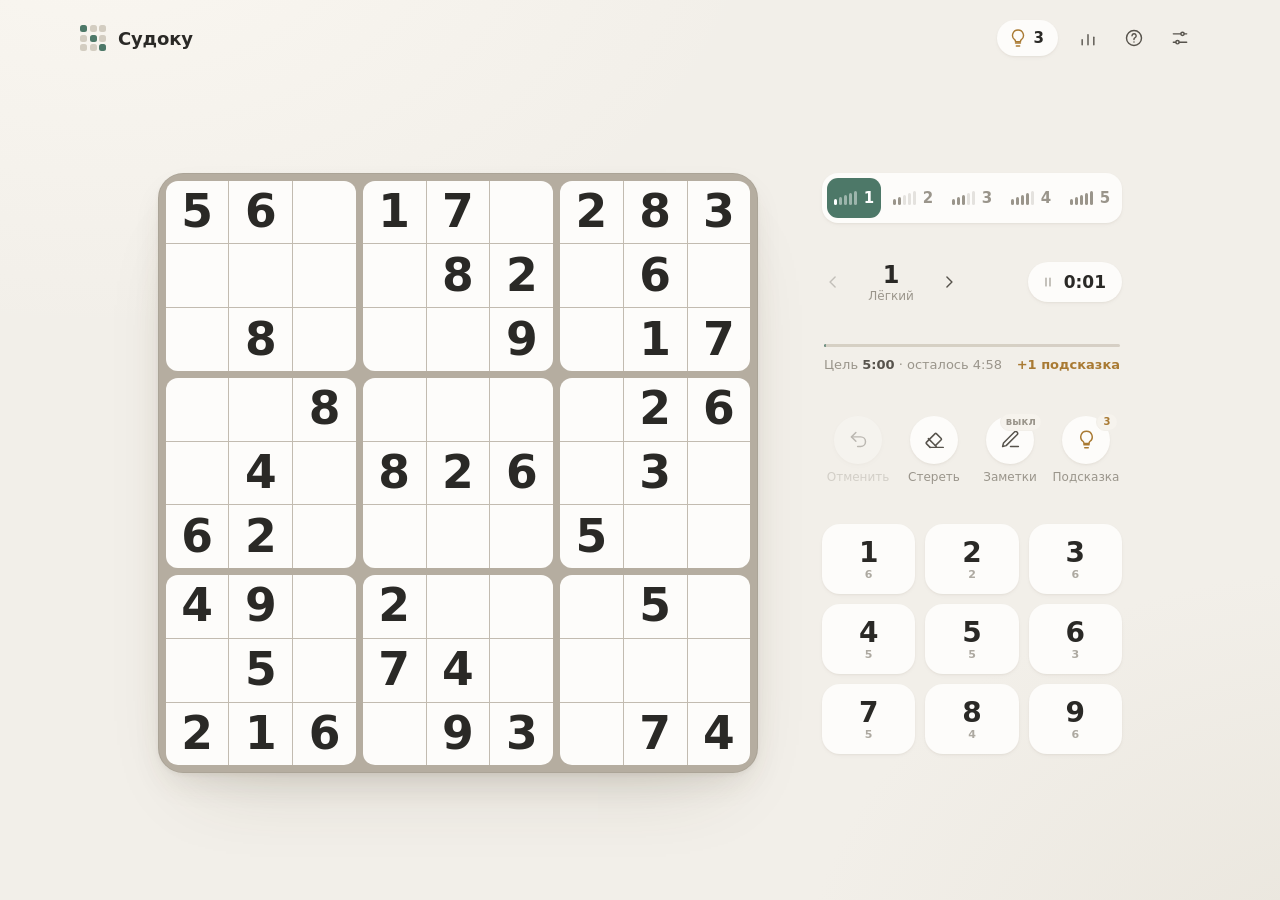
==== commit a4ed5b49: "Enlarge mobile board, digits, notes, and controls; switch SW to network-first" ====
--- a/ios/Sudoku/index.html
+++ b/ios/Sudoku/index.html
@@ -139,12 +139,12 @@
 /* ---------- Каркас ---------- */
 
 .app {
-  --board: max(260px, min(calc(100vw - 12px), 480px, calc(100svh - 285px)));
+  --board: min(calc(100vw - 8px), 480px);
   min-height: 100svh;
   display: flex;
   flex-direction: column;
   align-items: center;
-  padding: max(6px, env(safe-area-inset-top)) 6px max(8px, env(safe-area-inset-bottom));
+  padding: max(6px, env(safe-area-inset-top)) 4px max(8px, env(safe-area-inset-bottom));
 }
 
 .topbar {
@@ -153,7 +153,7 @@
   display: flex;
   align-items: center;
   justify-content: space-between;
-  padding: 0 2px 6px;
+  padding: 0 6px 4px;
   flex: none;
 }
 
@@ -247,7 +247,7 @@
     "goal"
     "tools"
     "pad";
-  row-gap: 8px;
+  row-gap: 7px;
 }
 
 .diff { grid-area: diff; }
@@ -275,7 +275,7 @@
   align-items: center;
   justify-content: center;
   gap: 7px;
-  height: 36px;
+  height: 40px;
   border-radius: 11px;
   color: var(--muted);
   transition: background-color .25s var(--ease-soft), color .25s var(--ease-soft);
@@ -332,12 +332,12 @@
   display: flex;
   align-items: center;
   gap: 4px;
-  font-size: 21px;
+  font-size: 24px;
   font-weight: 600;
   letter-spacing: -.01em;
 }
 .diff-sub {
-  font-size: 11px;
+  font-size: 12px;
   font-weight: 500;
   color: var(--muted);
   margin-top: 2px;
@@ -412,8 +412,8 @@
   display: grid;
   place-items: center;
   background: var(--surface);
-  font-size: calc(var(--board) * .07);
-  font-weight: 550;
+  font-size: calc(var(--board) * .076);
+  font-weight: 600;
   line-height: 1;
   color: var(--accent-ink);
   cursor: pointer;
@@ -518,12 +518,12 @@
 
 .notes {
   position: absolute;
-  inset: 7%;
+  inset: 5%;
   display: grid;
   grid-template-columns: repeat(3, 1fr);
   grid-template-rows: repeat(3, 1fr);
-  font-size: calc(var(--board) * .021);
-  font-weight: 600;
+  font-size: calc(var(--board) * .026);
+  font-weight: 700;
   color: var(--muted);
   pointer-events: none;
 }
@@ -662,8 +662,8 @@
 }
 .tool-ic {
   position: relative;
-  width: 44px;
-  height: 44px;
+  width: 48px;
+  height: 48px;
   display: grid;
   place-items: center;
   border-radius: 50%;
@@ -724,7 +724,7 @@
 
 .key {
   position: relative;
-  height: 56px;
+  height: 60px;
   border-radius: var(--r-sm);
   background: var(--surface);
   box-shadow: var(--shadow-sm);
@@ -739,8 +739,8 @@
 .key:hover { background: var(--surface-2); }
 .key:active { transform: scale(.94); }
 .key .d {
-  font-size: clamp(24px, calc(var(--board) * .07), 29px);
-  font-weight: 550;
+  font-size: clamp(26px, calc(var(--board) * .076), 30px);
+  font-weight: 600;
   line-height: 1;
   transition: font-size .2s var(--ease), transform .2s var(--ease);
 }
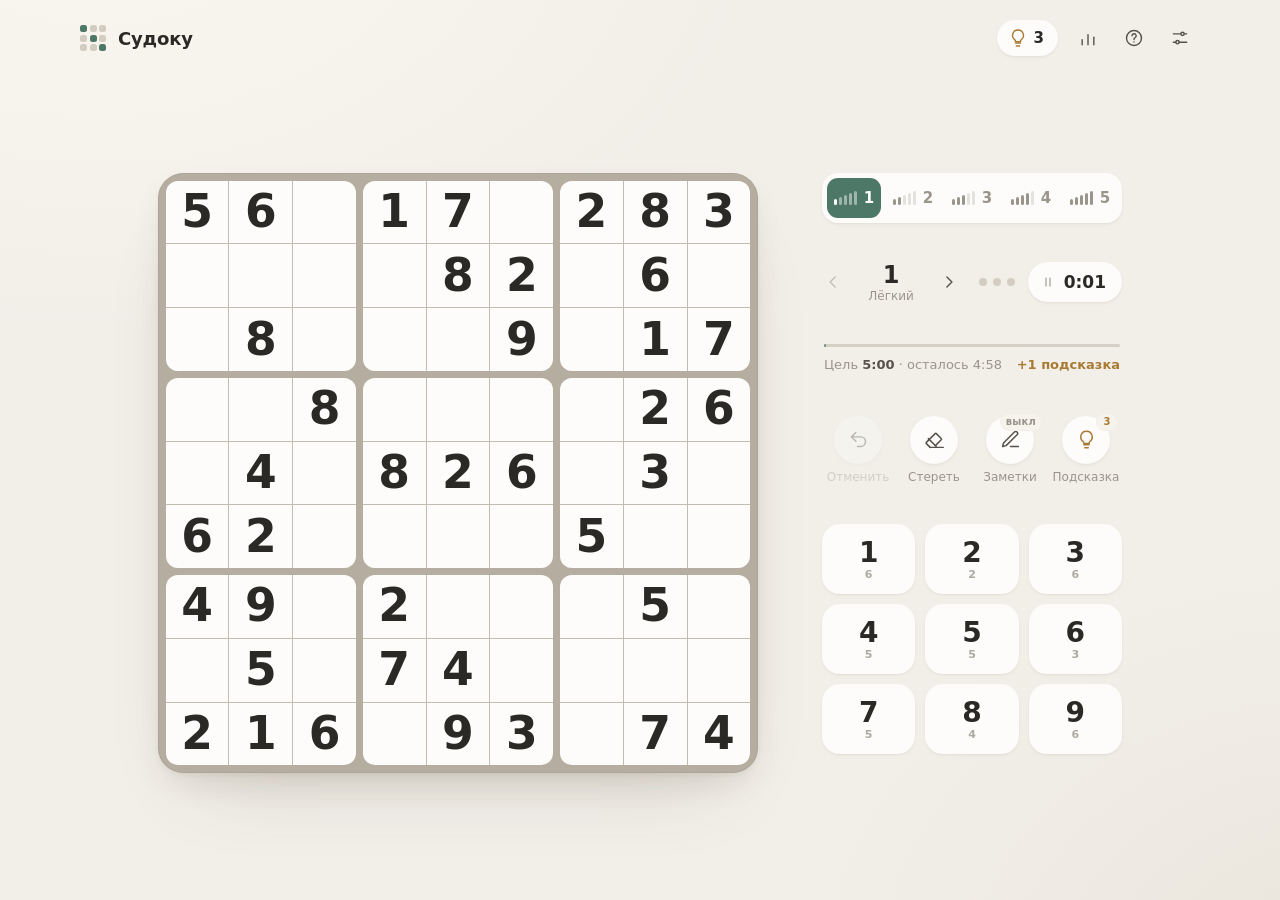
==== commit 7d51d7d3: "Block wrong digits, show 3-mistake indicator, and end game on 3 mistakes" ====
--- a/ios/Sudoku/index.html
+++ b/ios/Sudoku/index.html
@@ -351,6 +351,24 @@
 }
 .level-num.is-done .done-mark { display: block; }
 
+.mistakes {
+  display: flex;
+  align-items: center;
+  gap: 6px;
+  padding: 0 4px;
+}
+.mistakes i {
+  width: 8px;
+  height: 8px;
+  border-radius: 50%;
+  background: var(--faint);
+  transition: background-color .25s var(--ease-soft), transform .25s var(--ease);
+}
+.mistakes i.on {
+  background: var(--warn);
+  transform: scale(1.15);
+}
+
 .timer {
   display: flex;
   align-items: center;
@@ -1032,6 +1050,7 @@
   font-variant-numeric: tabular-nums;
   line-height: 1.1;
 }
+.win-time.is-lost { color: var(--warn); }
 .win-reward {
   margin: 20px auto 0;
   padding: 14px 16px;
@@ -1240,6 +1259,7 @@
             <svg class="ic"><use href="#i-right"/></svg>
           </button>
         </div>
+        <div class="mistakes" id="mistakes" title="Ошибки (3 — проигрыш)" aria-label="Ошибки: 0 из 3"><i></i><i></i><i></i></div>
         <button class="timer" id="timerBtn" type="button" title="Пауза (P)">
           <svg class="ic ic-pause"><use href="#i-pause"/></svg>
           <svg class="ic ic-play"><use href="#i-play"/></svg>
@@ -1330,10 +1350,6 @@
         <input type="checkbox" id="optSound"><i class="switch"></i>
       </label>
       <label class="switch-row">
-        <span><b>Подсвечивать ошибки</b><small>Неверные цифры отмечаются сразу</small></span>
-        <input type="checkbox" id="optMistakes"><i class="switch"></i>
-      </label>
-      <label class="switch-row">
         <span><b>Одинаковые цифры</b><small>Выделять такие же цифры и заметки</small></span>
         <input type="checkbox" id="optSame"><i class="switch"></i>
       </label>
@@ -1360,7 +1376,7 @@
         <h2 id="helpTitle">Как играть</h2>
         <button class="icon-btn small" type="button" data-close aria-label="Закрыть"><svg class="ic"><use href="#i-close"/></svg></button>
       </div>
-      <p class="prose">Заполните поле так, чтобы в каждой строке, каждом столбце и каждом блоке 3×3 цифры от 1 до 9 встречались ровно по одному разу.</p>
+      <p class="prose">Заполните поле так, чтобы в каждой строке, каждом столбце и каждом блоке 3×3 цифры от 1 до 9 встречались ровно по одному разу. Неверную цифру поставить нельзя — <b>три ошибки</b> завершают партию.</p>
 
       <h3 class="sub">Подсказки нужно заработать</h3>
       <p class="prose">Решите новый уровень <b>без подсказок</b> быстрее целевого времени — и в запас добавятся подсказки для следующих игр.</p>
@@ -1809,7 +1825,6 @@
       theme: 'auto',
       sound: true,
       autoFill: true,
-      showMistakes: false,
       highlightSame: true,
       highlightPeers: true,
       progress,
@@ -1988,7 +2003,7 @@
     setTimeout(() => {
       if (token !== loadToken) return;
       const saved = store.games[gameKey(d, l)];
-      let puzzle, solution, values, notes, hinted, elapsed = 0, used = 0;
+      let puzzle, solution, values, notes, hinted, elapsed = 0, used = 0, mistakes = 0;
       if (saved && saved.p && saved.p.length === 81 && saved.s && saved.v) {
         puzzle = Array.from(saved.p, Number);
         solution = Array.from(saved.s, Number);
@@ -1997,6 +2012,7 @@
         hinted = saved.h || [];
         elapsed = saved.t || 0;
         used = saved.u || 0;
+        mistakes = saved.m || 0;
       } else {
         const res = E.generate(d, l);
         puzzle = res.puzzle;
@@ -2012,10 +2028,11 @@
         hinted: new Set(hinted),
         elapsed,
         hintsUsed: used,
+        mistakes,
         history: [],
         solved: false,
+        lost: false,
         replay: isCompleted(d, l),
-        revealMistakes: false,
       };
       loading = false;
       boardWrap.classList.remove('is-loading');
@@ -2038,6 +2055,7 @@
       h: Array.from(G.hinted),
       t: Math.round(G.elapsed),
       u: G.hintsUsed,
+      m: G.mistakes || 0,
       at: Date.now(),
     };
     const ks = Object.keys(store.games);
@@ -2066,7 +2084,6 @@
   function renderBoard() {
     const conflicts = G ? computeConflicts() : null;
     const selV = G && selected >= 0 ? G.values[selected] : 0;
-    const showMist = G && (store.showMistakes || G.revealMistakes);
 
     for (let i = 0; i < 81; i++) {
       const el = cells[i];
@@ -2087,7 +2104,6 @@
         else if (selected >= 0 && store.highlightPeers && isPeer(i, selected)) c += ' is-peer';
         if (store.highlightSame && selV && v === selV && i !== selected) c += ' is-same';
         if (v && conflicts[i]) c += ' is-conflict';
-        if (showMist && v && !G.given[i] && v !== G.solution[i]) c += ' is-mistake';
       } else c += ' is-solved';
 
       if (pulse.has(i)) c += ' is-pulse';
@@ -2138,6 +2154,11 @@
     $('#prevLvl').disabled = viewL <= 1;
     $('#bankCount').textContent = store.hints;
 
+    const m = G ? (G.mistakes || 0) : 0;
+    const mEl = $('#mistakes');
+    mEl.setAttribute('aria-label', 'Ошибки: ' + m + ' из 3');
+    Array.from(mEl.children).forEach((dot, idx) => dot.classList.toggle('on', idx < m));
+
     const timerBtn = $('#timerBtn');
     timerBtn.classList.toggle('is-paused', paused);
     timerBtn.title = paused ? 'Продолжить (P)' : 'Пауза (P)';
@@ -2279,6 +2300,18 @@
     } else if (G.values[i] === d) {
       mutate((rec) => { rec(i); G.values[i] = 0; });
       S.erase();
+    } else if (d !== G.solution[i]) {
+      G.mistakes = (G.mistakes || 0) + 1;
+      nudge(i);
+      if (G.mistakes >= 3) {
+        lose();
+      } else {
+        persistGame();
+        renderChrome();
+        const left = 3 - G.mistakes;
+        toast('Ошибка · ' + plural(left, 'осталась', 'осталось', 'осталось') + ' ' + left + ' ' + plural(left, 'попытка', 'попытки', 'попыток'));
+      }
+      return;
     } else {
       const bit = 1 << (d - 1);
       mutate((rec) => {
@@ -2290,9 +2323,7 @@
         }
       });
       markFresh(i);
-      const unitHit = d === G.solution[i] && celebrateUnits(i);
-      if (store.showMistakes && d !== G.solution[i]) S.error();
-      else if (!unitHit) S.place(d);
+      if (!celebrateUnits(i)) S.place(d);
     }
     afterChange();
   }
@@ -2462,19 +2493,33 @@
   function checkComplete() {
     if (!G || G.solved) return false;
     for (let i = 0; i < 81; i++) if (!G.values[i]) return false;
-    for (let i = 0; i < 81; i++) {
-      if (G.values[i] !== G.solution[i]) {
-        if (!G.revealMistakes) {
-          G.revealMistakes = true;
-          S.error();
-          toast('Поле заполнено, но есть ошибки — они подчёркнуты');
-          render();
-        }
-        return true;
-      }
-    }
     win();
     return true;
+  }
+
+  function lose() {
+    const L = LEVELS[G.d];
+    const secs = Math.round(G.elapsed / 1000);
+    G.solved = true;
+    G.lost = true;
+    autoFilling = false;
+    selected = -1;
+    notesMode = false;
+    store.streak = 0;
+    delete store.games[gameKey(G.d, G.l)];
+    save();
+    render();
+
+    $('#winEyebrow').textContent = 'Уровень ' + G.l + ' · ' + L.name;
+    $('#winTitle').textContent = 'Игра проиграна';
+    $('#winTime').textContent = fmt(secs);
+    $('#winTime').classList.add('is-lost');
+    const box = $('#winReward');
+    box.classList.remove('is-earned');
+    box.textContent = 'Допущено 3 ошибки. Попробуйте пройти этот уровень заново.';
+    $('#winBest').innerHTML = '';
+    $('#winNext').textContent = 'Начать заново';
+    openSheet('winSheet');
   }
 
   function win() {
@@ -2516,6 +2561,8 @@
     $('#winEyebrow').textContent = 'Уровень ' + G.l + ' · ' + r.L.name;
     $('#winTitle').textContent = r.earned ? 'Отлично' : 'Решено';
     $('#winTime').textContent = fmt(r.secs);
+    $('#winTime').classList.remove('is-lost');
+    $('#winNext').textContent = 'Следующий уровень';
     const box = $('#winReward');
     box.classList.toggle('is-earned', r.earned > 0);
     if (r.earned) {
@@ -2617,7 +2664,6 @@
   function syncSettings() {
     $('#optSound').checked = store.sound !== false;
     $('#optAutoFill').checked = store.autoFill !== false;
-    $('#optMistakes').checked = !!store.showMistakes;
     $('#optSame').checked = !!store.highlightSame;
     $('#optPeers').checked = !!store.highlightPeers;
     S.setEnabled(store.sound !== false);
@@ -2688,8 +2734,9 @@
     document.querySelectorAll('[data-close]').forEach((el) => el.addEventListener('click', closeSheet));
 
     $('#winNext').addEventListener('click', () => {
+      const lost = G && G.lost;
       closeSheet();
-      loadLevel(viewD, viewL + 1);
+      loadLevel(viewD, lost ? viewL : viewL + 1);
     });
 
     $('#themeSeg').addEventListener('click', (e) => {
@@ -2710,7 +2757,6 @@
       save();
       if (store.autoFill && canAutoFill()) runAutoFill();
     });
-    $('#optMistakes').addEventListener('change', (e) => { store.showMistakes = e.target.checked; save(); render(); });
     $('#optSame').addEventListener('change', (e) => { store.highlightSame = e.target.checked; save(); render(); });
     $('#optPeers').addEventListener('change', (e) => { store.highlightPeers = e.target.checked; save(); render(); });
 
@@ -2749,7 +2795,6 @@
           if (G.values[i] || G.notes[i]) { rec(i); G.values[i] = 0; G.notes[i] = 0; }
         }
       });
-      G.revealMistakes = false;
       closeSheet();
       toast('Поле очищено. Отменить можно кнопкой «Отменить»');
       afterChange();
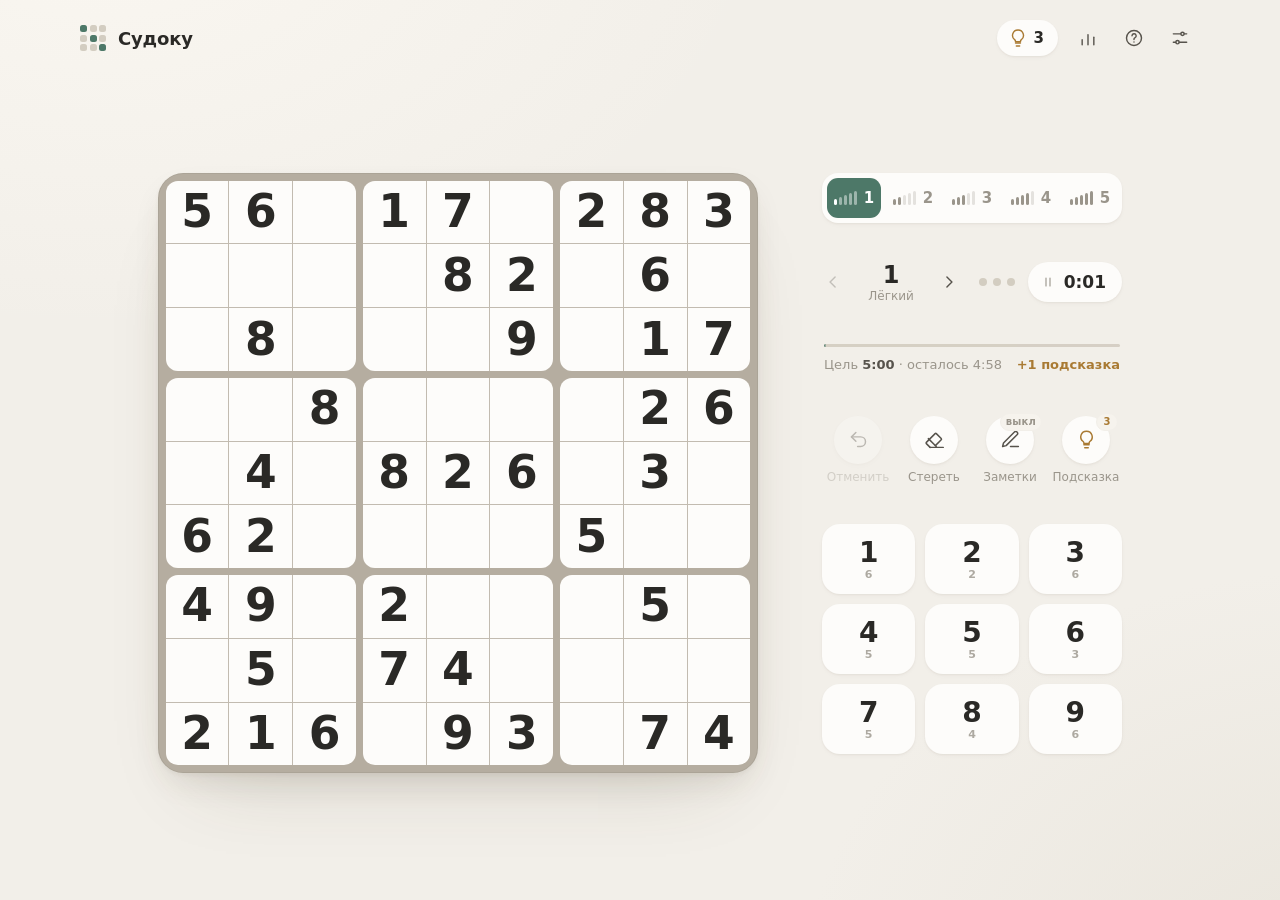
==== commit c1713b72: "Distinct crosshair highlight with accent edge lines for selected row/column" ====
--- a/ios/Sudoku/index.html
+++ b/ios/Sudoku/index.html
@@ -41,9 +41,11 @@
   --on-accent: #FFFFFF;
   --hint: #A97A33;
   --warn: #B95C4B;
-  --hl-peer: #E8F0EC;
-  --hl-selected: #CFE0D8;
-  --hl-same: #BDD4CA;
+  --hl-box: #EDF2EF;
+  --hl-line: #DCE8E1;
+  --hl-line-edge: rgba(77, 120, 104, .34);
+  --hl-selected: #C8DDD2;
+  --hl-same: #B8D2C6;
   --hl-same-ring: rgba(62, 102, 86, .48);
   --hl-conflict: #F5DCD7;
   --edge: rgba(42, 41, 38, .07);
@@ -69,8 +71,10 @@
   --on-accent: #0F1E18;
   --hint: #D6AC69;
   --warn: #E28C7B;
-  --hl-peer: #222825;
-  --hl-selected: #2B3C34;
+  --hl-box: #1F2421;
+  --hl-line: #27312C;
+  --hl-line-edge: rgba(141, 184, 165, .28);
+  --hl-selected: #2E4239;
   --hl-same: #31463D;
   --hl-same-ring: rgba(141, 184, 165, .38);
   --hl-conflict: #3A2522;
@@ -477,7 +481,10 @@
   opacity: .8;
 }
 
-.cell.is-peer { background: var(--hl-peer); }
+.cell.is-box { background: var(--hl-box); }
+.cell.is-line { background: var(--hl-line); }
+.cell.is-row { box-shadow: inset 0 1px 0 var(--hl-line-edge), inset 0 -1px 0 var(--hl-line-edge); }
+.cell.is-col { box-shadow: inset 1px 0 0 var(--hl-line-edge), inset -1px 0 0 var(--hl-line-edge); }
 .cell.is-same {
   background: var(--hl-same);
   font-weight: 700;
@@ -2101,7 +2108,15 @@
 
       if (!G.solved) {
         if (i === selected) c += ' is-selected';
-        else if (selected >= 0 && store.highlightPeers && isPeer(i, selected)) c += ' is-peer';
+        else if (selected >= 0 && store.highlightPeers) {
+          const sameR = E.ROW[i] === E.ROW[selected];
+          const sameC = E.COL[i] === E.COL[selected];
+          const sameB = E.BOX[i] === E.BOX[selected];
+          if (sameR) c += ' is-row';
+          if (sameC) c += ' is-col';
+          if (sameR || sameC) c += ' is-line';
+          else if (sameB) c += ' is-box';
+        }
         if (store.highlightSame && selV && v === selV && i !== selected) c += ' is-same';
         if (v && conflicts[i]) c += ' is-conflict';
       } else c += ' is-solved';
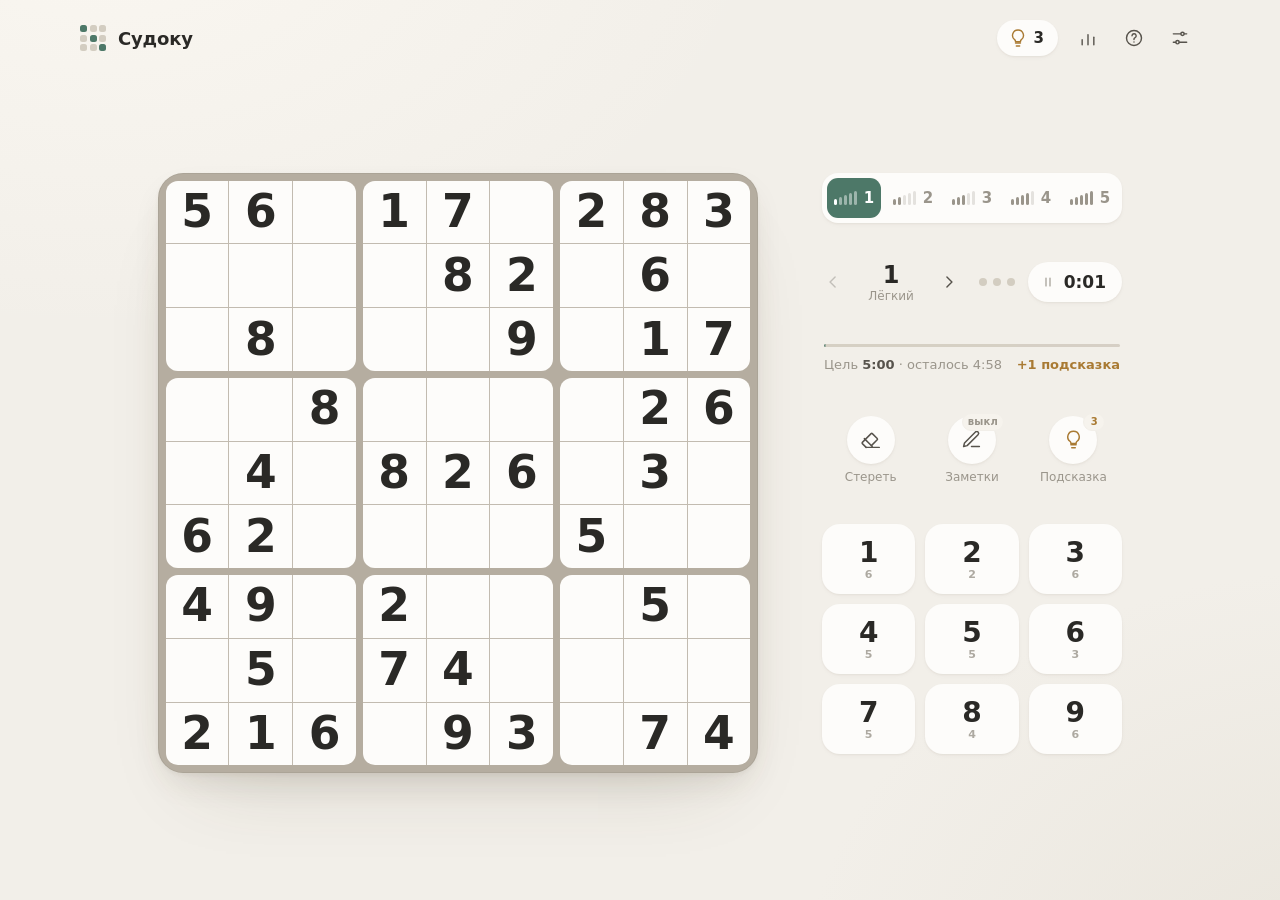
==== commit e63f31c0: "Remove Undo button, keep Erase, Notes, and Hint" ====
--- a/ios/Sudoku/index.html
+++ b/ios/Sudoku/index.html
@@ -672,7 +672,7 @@
 
 .tools {
   display: grid;
-  grid-template-columns: repeat(4, 1fr);
+  grid-template-columns: repeat(3, 1fr);
   gap: 8px;
 }
 
@@ -1296,10 +1296,6 @@
       </section>
 
       <section class="tools">
-        <button class="tool" id="undoBtn" type="button" title="Отменить (Z)">
-          <span class="tool-ic"><svg class="ic"><use href="#i-undo"/></svg></span>
-          <span class="tool-label">Отменить</span>
-        </button>
         <button class="tool" id="eraseBtn" type="button" title="Стереть (Backspace)">
           <span class="tool-ic"><svg class="ic"><use href="#i-erase"/></svg></span>
           <span class="tool-label">Стереть</span>
@@ -1396,7 +1392,6 @@
         <span><kbd>←</kbd><kbd>↑</kbd><kbd>→</kbd><kbd>↓</kbd> выбор</span>
         <span><kbd>⌫</kbd> стереть</span>
         <span><kbd>N</kbd> заметки</span>
-        <span><kbd>Z</kbd> отменить</span>
         <span><kbd>H</kbd> подсказка</span>
         <span><kbd>P</kbd> пауза</span>
         <span><kbd>M</kbd> звук</span>
@@ -2193,7 +2188,6 @@
     hintBtn.classList.toggle('is-armed', hintArmedUntil > Date.now());
 
     const playing = !!G && !G.solved && !loading && !autoFilling;
-    $('#undoBtn').disabled = !playing || G.history.length === 0;
     $('#eraseBtn').disabled = !playing;
     hintBtn.disabled = !playing;
     notesBtn.disabled = !playing;
@@ -2736,7 +2730,6 @@
     $('#timerBtn').addEventListener('click', () => setPaused(!paused));
     $('#resumeBtn').addEventListener('click', () => setPaused(false));
 
-    $('#undoBtn').addEventListener('click', undo);
     $('#eraseBtn').addEventListener('click', erase);
     $('#notesBtn').addEventListener('click', toggleNotes);
     $('#hintBtn').addEventListener('click', onHint);
@@ -2811,7 +2804,7 @@
         }
       });
       closeSheet();
-      toast('Поле очищено. Отменить можно кнопкой «Отменить»');
+      toast('Поле очищено');
       afterChange();
     });
 
@@ -2862,7 +2855,6 @@
       case 'Backspace': case 'Delete': case 'Digit0': case 'Numpad0':
         e.preventDefault(); erase(); break;
       case 'KeyN': e.preventDefault(); toggleNotes(); break;
-      case 'KeyZ': e.preventDefault(); undo(); break;
       case 'KeyH': e.preventDefault(); onHint(); break;
       case 'KeyP': case 'Space': e.preventDefault(); setPaused(!paused); break;
       case 'KeyM':
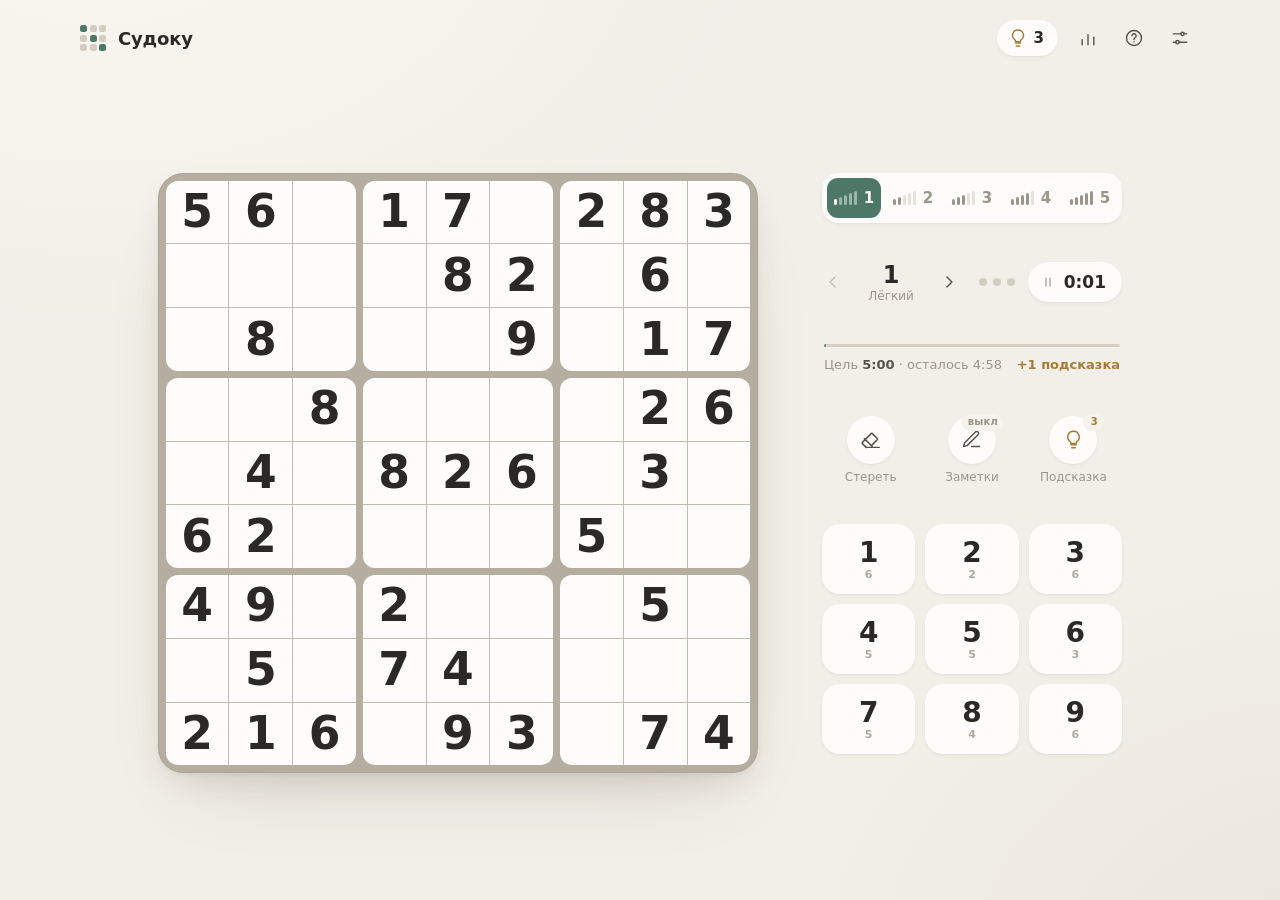
==== commit 3477791d: "Add 4 color schemes (Sage, Ocean, Sand, Lavender) for light and dark themes" ====
--- a/ios/Sudoku/index.html
+++ b/ios/Sudoku/index.html
@@ -84,6 +84,91 @@
   --backdrop: rgba(0, 0, 0, .5);
 }
 
+/* Цветовые схемы */
+[data-theme="light"][data-scheme="ocean"] {
+  --bg: #EEF2F5;
+  --bg-glow-1: #F6F9FB;
+  --bg-glow-2: #E2E9EE;
+  --accent: #3F6A8A;
+  --accent-ink: #2F5674;
+  --hl-box: #EDF2F6;
+  --hl-line: #DAE5EE;
+  --hl-line-edge: rgba(63, 106, 138, .34);
+  --hl-selected: #C4D8E7;
+  --hl-same: #B5CDE0;
+  --hl-same-ring: rgba(47, 86, 116, .48);
+}
+[data-theme="dark"][data-scheme="ocean"] {
+  --bg: #111518;
+  --bg-glow-1: #171D21;
+  --bg-glow-2: #0D1114;
+  --accent: #7FB0D4;
+  --accent-ink: #9AC3E2;
+  --on-accent: #0D1B26;
+  --hl-box: #1E2429;
+  --hl-line: #253038;
+  --hl-line-edge: rgba(127, 176, 212, .28);
+  --hl-selected: #2A3C49;
+  --hl-same: #304554;
+  --hl-same-ring: rgba(127, 176, 212, .38);
+}
+
+[data-theme="light"][data-scheme="sand"] {
+  --bg: #F5F0E8;
+  --bg-glow-1: #FCF8F1;
+  --bg-glow-2: #ECE4D7;
+  --accent: #9C6543;
+  --accent-ink: #825132;
+  --hl-box: #F5EFEA;
+  --hl-line: #ECE0D6;
+  --hl-line-edge: rgba(156, 101, 67, .34);
+  --hl-selected: #E2CEBE;
+  --hl-same: #D8BFAB;
+  --hl-same-ring: rgba(130, 81, 50, .48);
+}
+[data-theme="dark"][data-scheme="sand"] {
+  --bg: #161311;
+  --bg-glow-1: #1E1A17;
+  --bg-glow-2: #110F0D;
+  --accent: #D8A27A;
+  --accent-ink: #E5B996;
+  --on-accent: #24160D;
+  --hl-box: #24201D;
+  --hl-line: #302823;
+  --hl-line-edge: rgba(216, 162, 122, .28);
+  --hl-selected: #3F3128;
+  --hl-same: #4A392E;
+  --hl-same-ring: rgba(216, 162, 122, .38);
+}
+
+[data-theme="light"][data-scheme="lavender"] {
+  --bg: #F2EFF5;
+  --bg-glow-1: #F9F7FC;
+  --bg-glow-2: #E8E3EE;
+  --accent: #6B5B8C;
+  --accent-ink: #574877;
+  --hl-box: #F1EEF5;
+  --hl-line: #E3DDEE;
+  --hl-line-edge: rgba(107, 91, 140, .34);
+  --hl-selected: #D2C8E3;
+  --hl-same: #C5B9DB;
+  --hl-same-ring: rgba(87, 72, 119, .48);
+}
+[data-theme="dark"][data-scheme="lavender"] {
+  --bg: #141217;
+  --bg-glow-1: #1C1920;
+  --bg-glow-2: #100E13;
+  --accent: #B1A0D6;
+  --accent-ink: #C6B8E5;
+  --on-accent: #1B1528;
+  --hl-box: #222026;
+  --hl-line: #2C2833;
+  --hl-line-edge: rgba(177, 160, 214, .28);
+  --hl-selected: #383145;
+  --hl-same: #423952;
+  --hl-same-ring: rgba(177, 160, 214, .38);
+}
+
 *, *::before, *::after { box-sizing: border-box; }
 
 html, body { height: 100%; }
@@ -944,6 +1029,39 @@
 .segmented button.is-active {
   background: var(--surface);
   color: var(--ink);
+  box-shadow: var(--shadow-sm);
+}
+
+.scheme-grid {
+  display: grid;
+  grid-template-columns: repeat(2, 1fr);
+  gap: 8px;
+}
+.scheme-btn {
+  display: flex;
+  align-items: center;
+  gap: 10px;
+  height: 42px;
+  padding: 0 12px;
+  border-radius: 12px;
+  background: var(--surface-2);
+  color: var(--ink-2);
+  font-size: 14px;
+  font-weight: 500;
+  border: 1.5px solid transparent;
+  transition: border-color .2s, background-color .2s, color .2s, transform .15s var(--ease);
+}
+.scheme-btn:active { transform: scale(.97); }
+.scheme-btn i {
+  width: 16px;
+  height: 16px;
+  border-radius: 50%;
+  flex: none;
+}
+.scheme-btn.is-active {
+  background: var(--surface);
+  color: var(--ink);
+  border-color: var(--accent);
   box-shadow: var(--shadow-sm);
 }
 
@@ -1202,6 +1320,7 @@
         var t = s.theme || 'auto';
         if (t === 'auto') t = matchMedia('(prefers-color-scheme: dark)').matches ? 'dark' : 'light';
         document.documentElement.setAttribute('data-theme', t);
+        document.documentElement.setAttribute('data-scheme', s.scheme || 'sage');
       } catch (e) {}
     })();
   </script>
@@ -1345,6 +1464,16 @@
           <button type="button" data-theme-val="auto">Авто</button>
           <button type="button" data-theme-val="light">Светлая</button>
           <button type="button" data-theme-val="dark">Тёмная</button>
+        </div>
+      </div>
+
+      <div class="field">
+        <span class="field-label">Цветовая схема</span>
+        <div class="scheme-grid" id="schemeGrid">
+          <button type="button" class="scheme-btn" data-scheme-val="sage"><i style="background:#4D7868"></i><span>Шалфей</span></button>
+          <button type="button" class="scheme-btn" data-scheme-val="ocean"><i style="background:#3F6A8A"></i><span>Океан</span></button>
+          <button type="button" class="scheme-btn" data-scheme-val="sand"><i style="background:#9C6543"></i><span>Песок</span></button>
+          <button type="button" class="scheme-btn" data-scheme-val="lavender"><i style="background:#6B5B8C"></i><span>Лаванда</span></button>
         </div>
       </div>
 
@@ -1825,6 +1954,7 @@
       bestStreak: 0,
       difficulty: 1,
       theme: 'auto',
+      scheme: 'sage',
       sound: true,
       autoFill: true,
       highlightSame: true,
@@ -2661,11 +2791,16 @@
   const mq = window.matchMedia('(prefers-color-scheme: dark)');
   function applyTheme() {
     const t = store.theme === 'auto' ? (mq.matches ? 'dark' : 'light') : store.theme;
+    const scheme = store.scheme || 'sage';
     document.documentElement.setAttribute('data-theme', t);
+    document.documentElement.setAttribute('data-scheme', scheme);
     const meta = document.querySelector('meta[name="theme-color"]');
     if (meta) meta.setAttribute('content', t === 'dark' ? '#131514' : '#F2EFE9');
     document.querySelectorAll('#themeSeg button').forEach((b) => {
       b.classList.toggle('is-active', b.dataset.themeVal === store.theme);
+    });
+    document.querySelectorAll('#schemeGrid button').forEach((b) => {
+      b.classList.toggle('is-active', b.dataset.schemeVal === scheme);
     });
   }
   if (mq.addEventListener) mq.addEventListener('change', applyTheme);
@@ -2751,6 +2886,13 @@
       const b = e.target.closest('button');
       if (!b) return;
       store.theme = b.dataset.themeVal;
+      save();
+      applyTheme();
+    });
+    $('#schemeGrid').addEventListener('click', (e) => {
+      const b = e.target.closest('button');
+      if (!b) return;
+      store.scheme = b.dataset.schemeVal;
       save();
       applyTheme();
     });
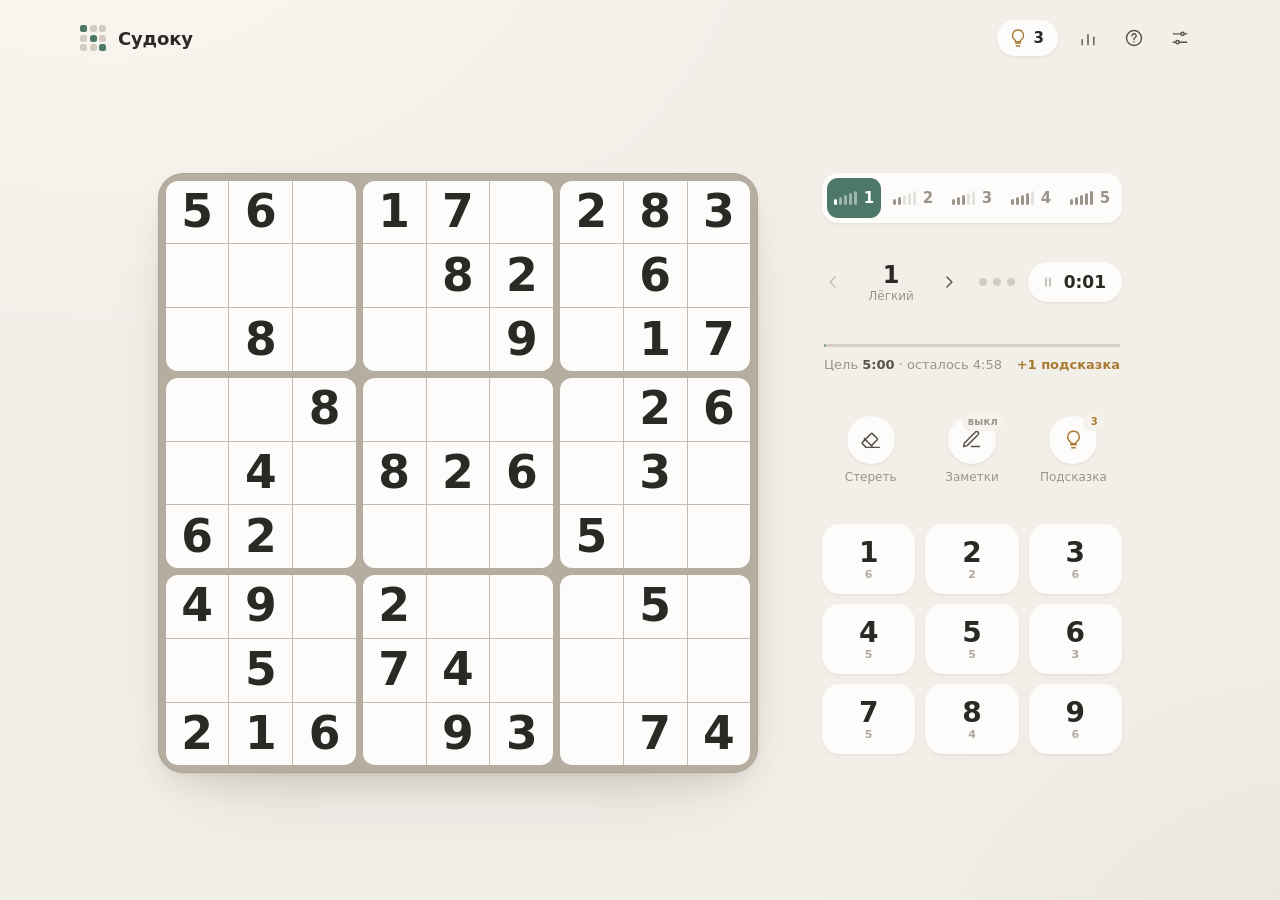
==== commit 96213633: "Add dedicated two-column landscape layout for phones" ====
--- a/ios/Sudoku/index.html
+++ b/ios/Sudoku/index.html
@@ -89,6 +89,10 @@
   --bg: #EEF2F5;
   --bg-glow-1: #F6F9FB;
   --bg-glow-2: #E2E9EE;
+  --surface: #FAFCFE;
+  --surface-2: #EEF3F7;
+  --board-bg: #A7B5C2;
+  --hair: #B9C5D0;
   --accent: #3F6A8A;
   --accent-ink: #2F5674;
   --hl-box: #EDF2F6;
@@ -102,6 +106,10 @@
   --bg: #111518;
   --bg-glow-1: #171D21;
   --bg-glow-2: #0D1114;
+  --surface: #181E23;
+  --surface-2: #1F262C;
+  --board-bg: #0A0E12;
+  --hair: #333E47;
   --accent: #7FB0D4;
   --accent-ink: #9AC3E2;
   --on-accent: #0D1B26;
@@ -117,6 +125,10 @@
   --bg: #F5F0E8;
   --bg-glow-1: #FCF8F1;
   --bg-glow-2: #ECE4D7;
+  --surface: #FEFBF6;
+  --surface-2: #F5EFE5;
+  --board-bg: #C1B3A1;
+  --hair: #CEC2B2;
   --accent: #9C6543;
   --accent-ink: #825132;
   --hl-box: #F5EFEA;
@@ -130,6 +142,10 @@
   --bg: #161311;
   --bg-glow-1: #1E1A17;
   --bg-glow-2: #110F0D;
+  --surface: #1F1B18;
+  --surface-2: #27221E;
+  --board-bg: #0E0B09;
+  --hair: #3E3630;
   --accent: #D8A27A;
   --accent-ink: #E5B996;
   --on-accent: #24160D;
@@ -145,6 +161,10 @@
   --bg: #F2EFF5;
   --bg-glow-1: #F9F7FC;
   --bg-glow-2: #E8E3EE;
+  --surface: #FCFAFE;
+  --surface-2: #F1EDF6;
+  --board-bg: #B5AEC0;
+  --hair: #C4BED0;
   --accent: #6B5B8C;
   --accent-ink: #574877;
   --hl-box: #F1EEF5;
@@ -158,6 +178,10 @@
   --bg: #141217;
   --bg-glow-1: #1C1920;
   --bg-glow-2: #100E13;
+  --surface: #1C1921;
+  --surface-2: #23202A;
+  --board-bg: #0C0A0F;
+  --hair: #3A3445;
   --accent: #B1A0D6;
   --accent-ink: #C6B8E5;
   --on-accent: #1B1528;
@@ -1283,7 +1307,7 @@
   .pad.is-notes .key .d { font-size: 18px; }
 }
 
-@media (max-height: 700px) and (max-width: 899px) {
+@media (max-height: 700px) and (max-width: 899px) and (orientation: portrait) {
   .app {
     --board: max(210px, min(92vw, calc(100svh - 285px)));
     padding-top: max(8px, env(safe-area-inset-top));
@@ -1295,6 +1319,73 @@
   .tool-ic { width: 42px; height: 42px; }
   .tool-label { display: none; }
   .key { height: 44px; }
+}
+
+/* ---------- Горизонтальный режим на телефонах ---------- */
+
+@media (orientation: landscape) and (max-height: 560px) {
+  .app {
+    --board: max(230px, min(calc(100svh - 56px - env(safe-area-inset-top) - env(safe-area-inset-bottom)), calc(46vw)));
+    padding: max(6px, env(safe-area-inset-top)) max(12px, env(safe-area-inset-right)) max(8px, env(safe-area-inset-bottom)) max(12px, env(safe-area-inset-left));
+  }
+  .topbar {
+    padding: 0 2px 4px;
+    max-width: 820px;
+  }
+  .icon-btn { width: 34px; height: 34px; }
+  .bank { height: 30px; font-size: 14px; padding: 0 11px 0 9px; }
+  .brand-name { font-size: 16px; }
+  .logo { width: 22px; height: 22px; }
+
+  .layout {
+    margin: auto 0;
+    grid-template-columns: var(--board) minmax(240px, 320px);
+    grid-template-rows: auto auto auto auto 1fr;
+    grid-template-areas:
+      "board diff"
+      "board meta"
+      "board goal"
+      "board tools"
+      "board pad";
+    column-gap: clamp(18px, 4vw, 40px);
+    row-gap: 6px;
+    align-items: start;
+  }
+  .board-area { align-self: center; }
+
+  .diff-bars { padding: 4px; gap: 4px; }
+  .diff-bar { height: 28px; gap: 5px; }
+  .diff-bar .num { font-size: 13px; }
+  .diff-bar .meter { height: 11px; }
+
+  .meta { padding: 0; }
+  .level-num { font-size: 18px; }
+  .diff-sub { font-size: 10.5px; margin-top: 1px; }
+  .timer { height: 32px; font-size: 14px; padding: 0 12px 0 9px; gap: 6px; }
+
+  .goal-row { margin-top: 4px; min-height: 16px; }
+  .goal-text, .goal-reward { font-size: 11.5px; }
+
+  .tools { gap: 6px; }
+  .tool { padding: 0; gap: 0; }
+  .tool-ic { width: 38px; height: 38px; }
+  .tool-ic .ic { width: 18px; height: 18px; }
+  .tool-label { display: none; }
+
+  .pad {
+    grid-template-columns: repeat(3, 1fr);
+    gap: 6px;
+    align-self: stretch;
+  }
+  .key {
+    height: auto;
+    min-height: 40px;
+    max-height: 54px;
+    border-radius: 12px;
+  }
+  .key .d { font-size: 20px; }
+  .key .rem { font-size: 10px; }
+  .pad.is-notes .key .d { font-size: 15px; }
 }
 
 @media (max-width: 370px) {
